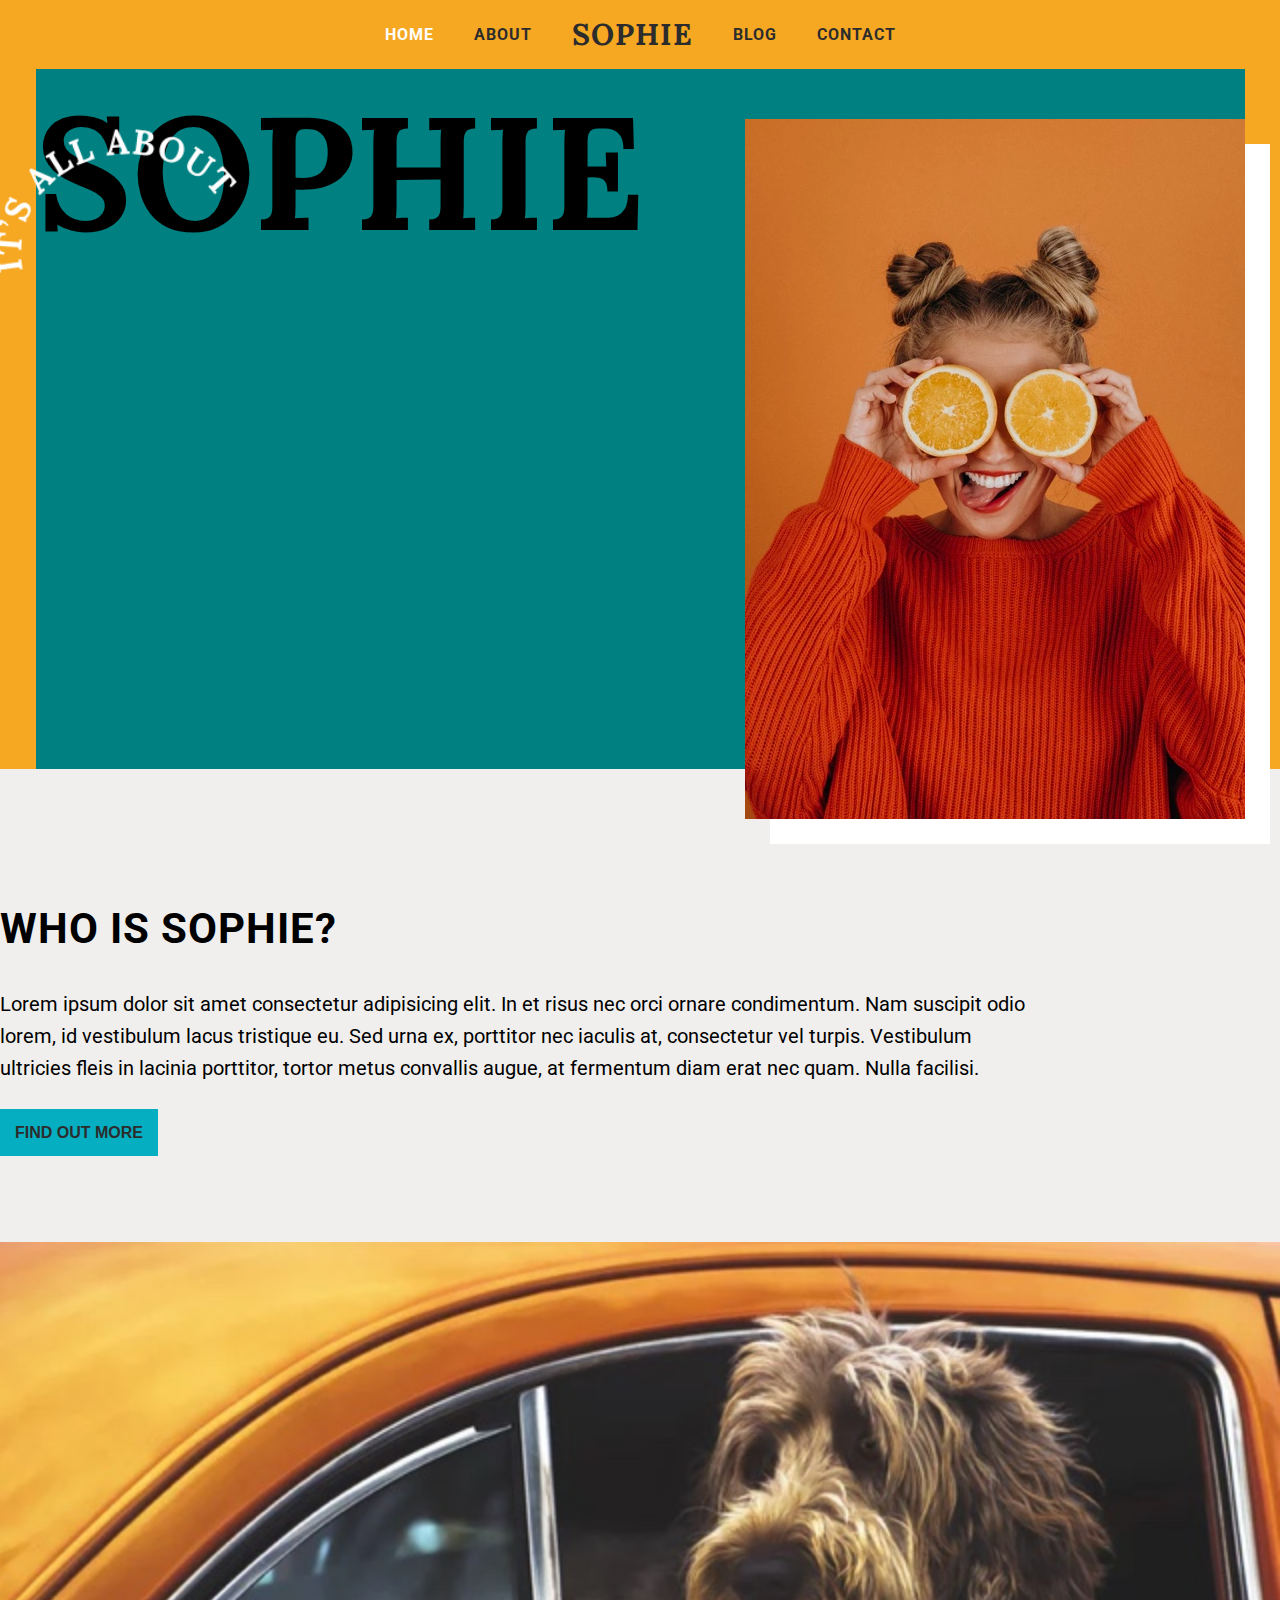
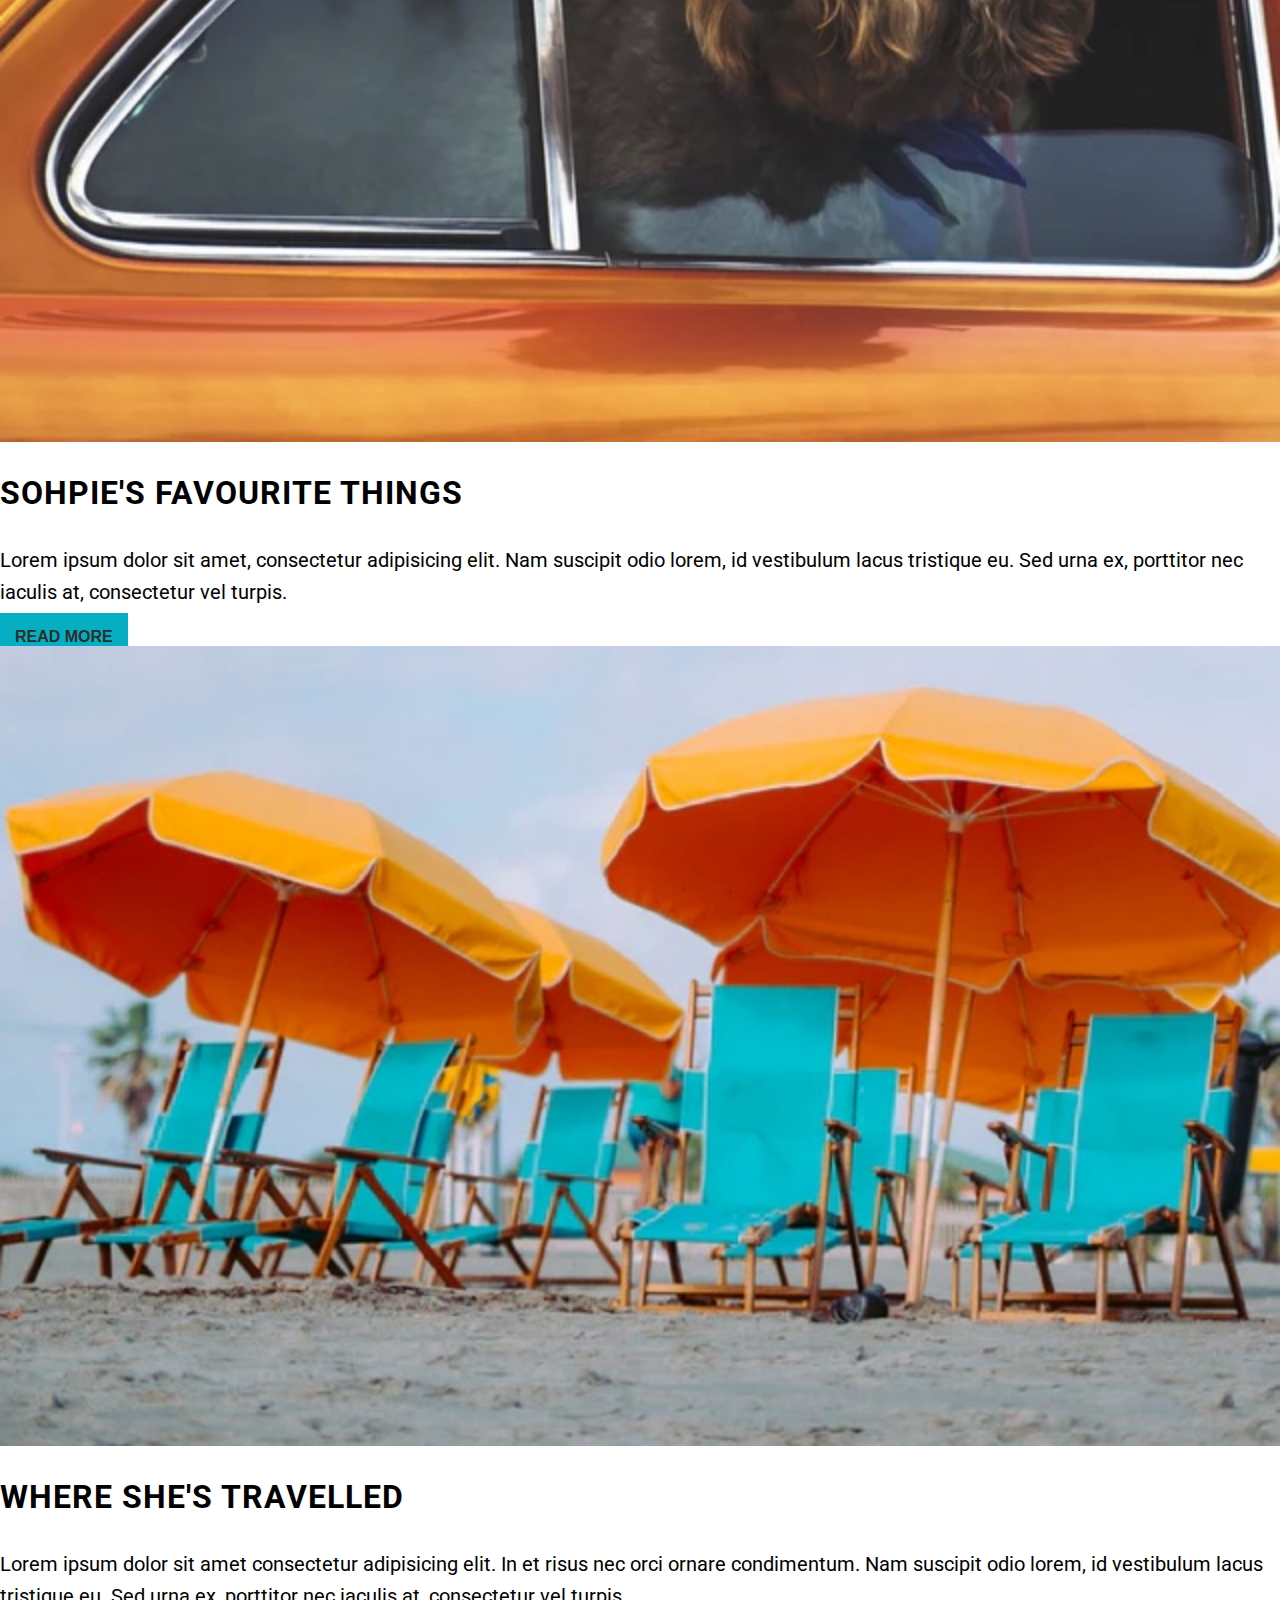
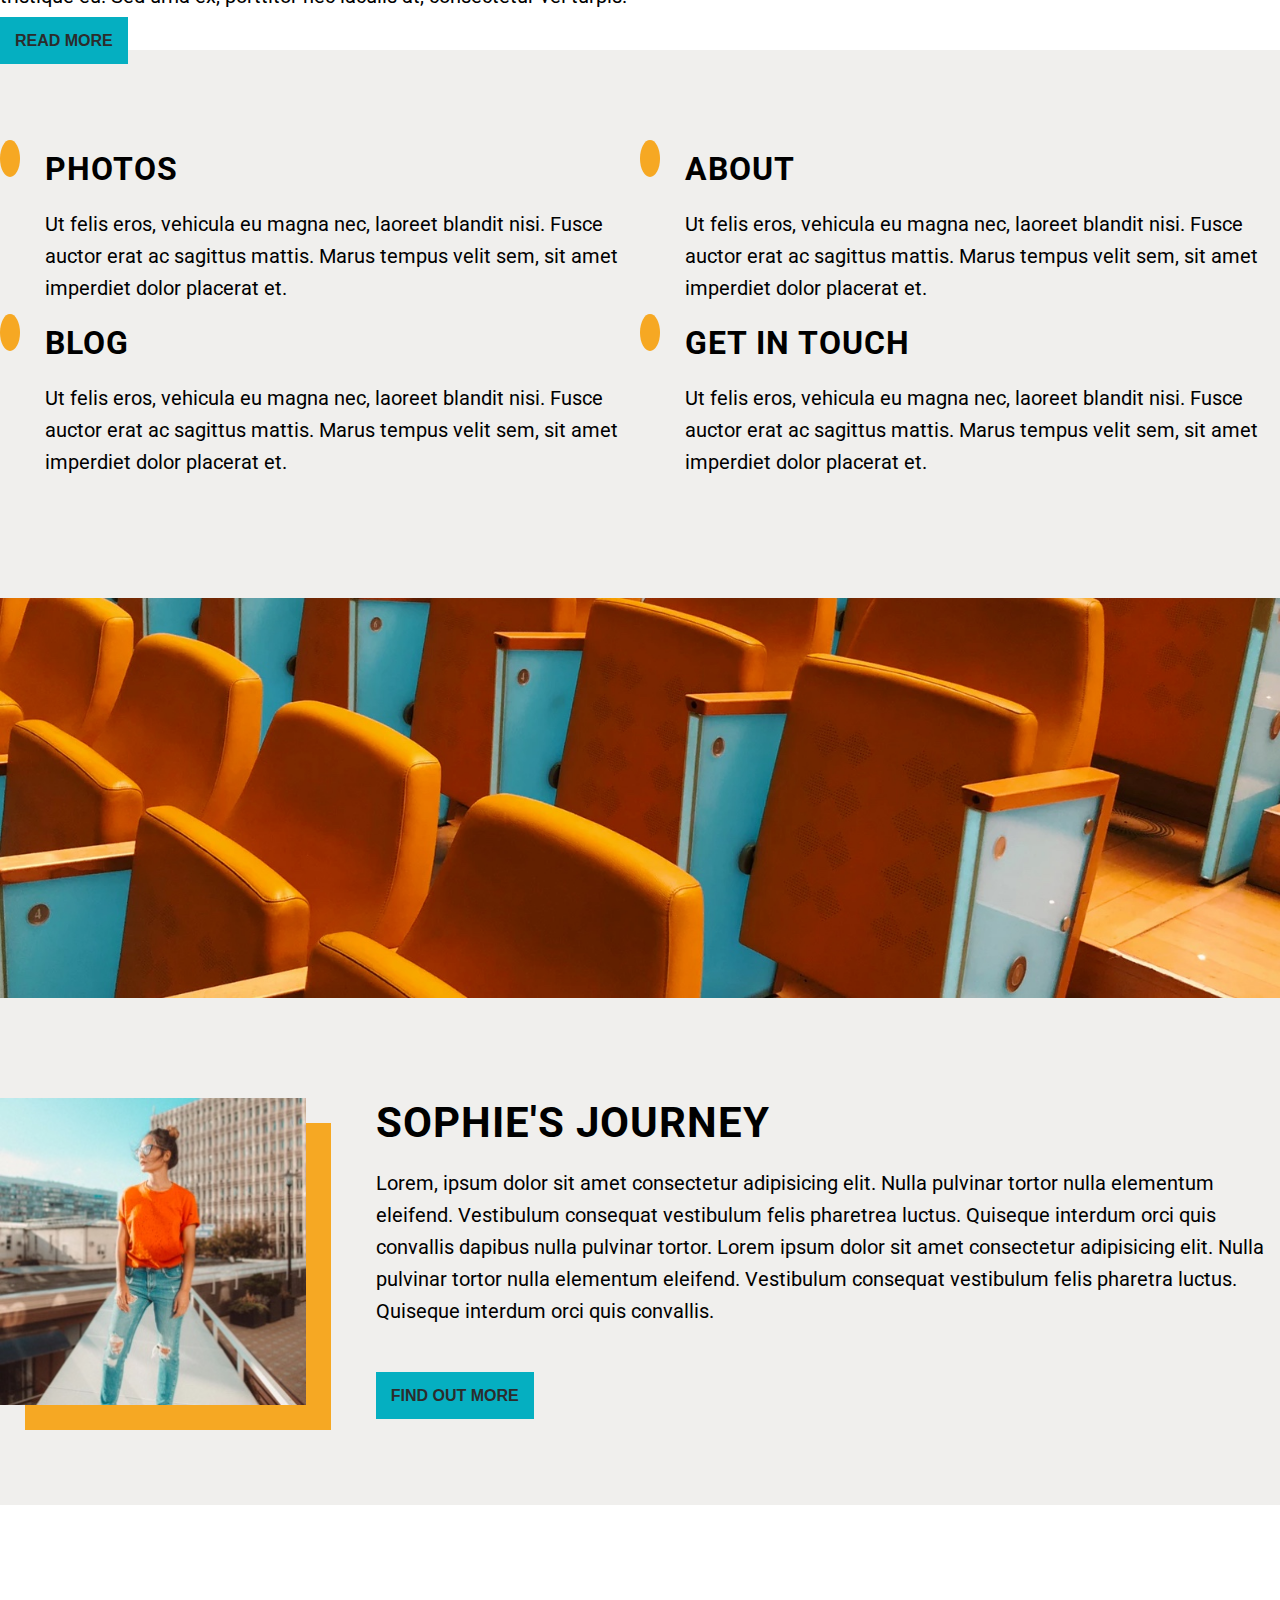
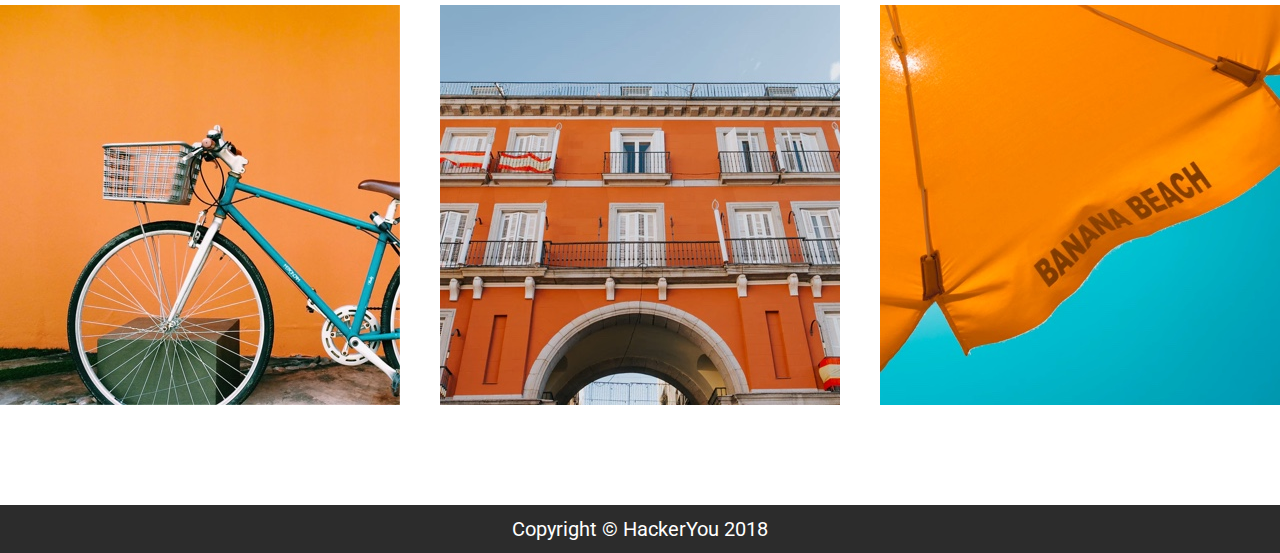
==== index.html @ a60c5bef "changes made to Who is Sophie and global styles" ====
<!DOCTYPE html>
<html lang="en">
<head>
    <meta charset="UTF-8">
    <meta name="viewport" content="width=device-width, initial-scale=1.0">
    <meta http-equiv="X-UA-Compatible" content="ie=edge">
    <link rel="stylesheet" href="styles/style.css">
    <link href="https://fonts.googleapis.com/css?family=Lora:400,700|Roboto:400,700" rel="stylesheet">
    <link rel="stylesheet" href="https://use.fontawesome.com/releases/v5.5.0/css/all.css" integrity="sha384-B4dIYHKNBt8Bc12p+WXckhzcICo0wtJAoU8YZTY5qE0Id1GSseTk6S+L3BlXeVIU"
        crossorigin="anonymous">
    <title>Eric Wing's Project 2 - Sophie</title>
</head>











<body>
    <!-- SKIP TO MAIN CONTENT LINK - ACCESSEBILITY IS SUPER IMPORTANT!!! -->
    <a href="#maincontent" class="skip-link">Skip to main content.</a>
   
   
   
   
   
   
   
   <!-- TOP NAVIGATION MENU SECTION BEGINS -->

    <nav>
        <div class=navFlex>
                <ul class="nav">
                    <li class="nav__item nav__item--active">
                        <a href="#">home</a>
                    </li>
                    <li class="nav__item">
                        <a href="#">about</a>
                    </li>
                    <li class="nav__item nav__item--focus">
                        <a href="#">sophie</a></li>
                    <li class="nav__item">
                        <a href="blog.html">blog</a>
                    </li>
                    <li class="nav__item">
                        <a href="contact.html">contact</a>
                    </li>
                </ul>
            </div>
        </nav>

        <!-- TOP NAVIGATION MENU SECTION ENDS -->
        
        
        
        
        
        
        
        
        
        
        
        
        <!-- HEADER SECTION BEGINS -->
        <header>
            <div class="header">
                <img src="assets/circle-text.png" alt="circle" class="header__item--circleText">
                <h1 class="header__item--text main-wrapper">sophie</h1>
                <img src="assets/home-image-1.jpg" alt="Sophie holding to oranges in front of her eyes smiling with her tongue out" class="header__item--img">
            </div>
        </header>
    <!-- HEADER SECTION ENDS -->



















    <!-- MAIN CONTENT BEGINS -->
    <main>
        <section class="description">

            <div class="description-container main-wrapper">
                <h2>who is sophie?</h2>
                <p>Lorem ipsum dolor sit amet consectetur adipisicing elit. In et risus nec orci ornare condimentum. Nam suscipit odio lorem, id vestibulum lacus tristique eu. Sed urna ex, porttitor nec iaculis at, consectetur vel turpis. Vestibulum ultricies fleis in lacinia porttitor, tortor metus convallis augue, at fermentum diam erat nec quam. Nulla facilisi.</p>
                <div class="find-out-item">
                    <a href="#" id="maincontent" class="find-out-button">find out more</a>
                </div>
            </div>
        </section>

        <section>
            <div class="row1">
                <div class="gridPic">
                    <img src="assets/home-image-2.jpg" alt="dog looking out an organge car window">
                </div>
                <div class="rowContent">
                    <h3>sohpie's favourite things</h3>
                    <p>Lorem ipsum dolor sit amet, consectetur adipisicing elit. Nam suscipit odio lorem, id vestibulum lacus tristique eu. Sed urna ex, porttitor nec iaculis at, consectetur vel turpis.</p>
                    <a href="#" class="read-more">read more</a>
                </div>
            </div>
            <div class="row2">
                <div class="gridPic">
                    <img src="assets/home-image-3.jpg" alt="beach with blue chairs and orange umbrellas">
                </div>
                <div class="rowContent">
                    <h3>where she's travelled</h3>
                    <p>Lorem ipsum dolor sit amet consectetur adipisicing elit. In et risus nec orci ornare condimentum. Nam suscipit odio lorem, id vestibulum lacus tristique eu. Sed urna ex, porttitor nec iaculis at, consectetur vel turpis.</p>
                    <a href="#" class="read-more">read more</a>
                </div>
            </div>
        </section>
        <!--GRID SECTION ENDS -->










        <section class="services">

        
        <div class="services-container main-wrapper">
                <div>
                    <i class="fas fa-image services-container__icon"></i>
                </div>
                <div class="services-text-cell">
                    <h3 class="services-text-cell__item"><a href="#">photos</a></h3>
                    <p class="services-text-cell__item">Ut felis eros, vehicula eu magna nec, laoreet blandit nisi. Fusce auctor erat ac sagittus mattis. Marus tempus velit sem, sit amet imperdiet dolor placerat et.</p>
                </div>
            </div>
            <div class="services-container">
                <div>
                    <i class="fas fa-user services-container__icon"></i>
                </div>
                <div class="services-text-cell">
                    <h3 class="services-text-cell__item"><a href="#">about</a></h3>
                    <p class="services-text-cell__item">Ut felis eros, vehicula eu magna nec, laoreet blandit nisi. Fusce auctor erat ac sagittus mattis. Marus tempus velit sem, sit amet imperdiet dolor placerat et.</p>
                </div>
            </div>
            <div class="services-container">
                <div>
                    <i class="fas fa-desktop services-container__icon"></i>
                </div>
                <div class="services-text-cell">
                    <h3 class="services-text-cell__item"><a href="#">blog</a></h3>
                    <p class="services-text-cell__item">Ut felis eros, vehicula eu magna nec, laoreet blandit nisi. Fusce auctor erat ac sagittus mattis. Marus tempus velit sem, sit amet imperdiet dolor placerat et.</p>
                </div>
            </div>
            <div class="services-container">
                <div>
                    <i class="fas fa-phone services-container__icon"></i>
                </div>
                <div class="services-text-cell">
                    <h3 class="services-text-cell__item"><a href="contact.html">get in touch</a></h3>
                    <p class="services-text-cell__item">Ut felis eros, vehicula eu magna nec, laoreet blandit nisi. Fusce auctor erat ac sagittus mattis. Marus tempus velit sem, sit amet imperdiet dolor placerat et.</p>
                </div>
            </div>
        </section>
        <!-- EXT WITH ICONS SECTION ENDS -->















        <section>
            <img src="assets/home-image-4.jpg" alt="orange stadium chairs">
        </section>










        <section class="journey">
            <div class="journey-container main-wrapper">
                <img src="assets/home-image-5.jpg" alt="woman wearing orange shirt with jeans and sunglasses posing outside" class="journey-container__image">
                <div class="journey-container__text">
                    <h2>sophie's journey</h2>
                    <p>Lorem, ipsum dolor sit amet consectetur adipisicing elit. Nulla pulvinar tortor nulla elementum eleifend. Vestibulum consequat vestibulum felis pharetrea luctus. Quiseque interdum orci quis convallis dapibus nulla pulvinar tortor. Lorem ipsum dolor sit amet consectetur adipisicing elit. Nulla pulvinar tortor nulla elementum eleifend. Vestibulum consequat vestibulum felis pharetra luctus. Quiseque interdum orci quis convallis.</p>
                    <div class="find-out-item">
                        <a href="#" class="find-out-button">find out more</a>
                    </div>
                </div>
            </div>
        </section>
 













        <!-- BOTTOM GALLERY SECTION BEGINS -->
        <section class="gallery main-wrapper">

            <div class="gallery-container">
                <div class="gallery-container__image">
                    <img src="assets/home-image-6.jpg" alt="bike in front of an orange wall">
                </div>
                <div class="gallery-container__image">
                    <img src="assets/home-image-7.jpg" alt="orange building with white windows">
                </div>
                <div class="gallery-container__image">
                    <img src="assets/home-image-8.jpg" alt="orange beach umbrella with the words 'banana beach printed on it'">
                </div>

            </div>
        </section>
        <!-- BOTTOM GALLERY SECTION ENDS -->
    </main>
    <!-- MAIN CONTENT SECTION ENDS -->
    









    <!-- FOOTER SECTION BEGINS -->
    <footer class="footer">
        <p class="footer__content">Copyright &copy; HackerYou 2018</p>
    </footer>
    <!-- FOOTER SECTION ENDS -->
</body>
</html>
---- styles/style.css ----
/*GENERAL STYLES*/
article, aside, details, figcaption, figure, footer, header, hgroup, nav, section, summary {
  display: block; }

audio, canvas, video {
  display: inline-block; }

audio:not([controls]) {
  display: none;
  height: 0; }

[hidden] {
  display: none; }

html {
  font-family: sans-serif;
  -webkit-text-size-adjust: 100%;
  -ms-text-size-adjust: 100%; }

a:focus {
  outline: thin dotted; }

a:active, a:hover {
  outline: 0; }

h1 {
  font-size: 2em; }

abbr[title] {
  border-bottom: 1px dotted; }

b, strong {
  font-weight: 700; }

dfn {
  font-style: italic; }

mark {
  background: #ff0;
  color: #000; }

code, kbd, pre, samp {
  font-family: monospace, serif;
  font-size: 1em; }

pre {
  white-space: pre-wrap;
  word-wrap: break-word; }

q {
  quotes: \201C \201D \2018 \2019; }

small {
  font-size: 80%; }

sub, sup {
  font-size: 75%;
  line-height: 0;
  position: relative;
  vertical-align: baseline; }

sup {
  top: -.5em; }

sub {
  bottom: -.25em; }

img {
  border: 0; }

svg:not(:root) {
  overflow: hidden; }

fieldset {
  border: 1px solid silver;
  margin: 0 2px;
  padding: .35em .625em .75em; }

button, input, select, textarea {
  font-family: inherit;
  font-size: 100%;
  margin: 0; }

button, input {
  line-height: normal; }

button, html input[type=button], input[type=reset], input[type=submit] {
  -webkit-appearance: button;
  cursor: pointer; }

button[disabled], input[disabled] {
  cursor: default; }

input[type=checkbox], input[type=radio] {
  -webkit-box-sizing: border-box;
  box-sizing: border-box;
  padding: 0; }

input[type=search] {
  -webkit-appearance: textfield;
  -moz-box-sizing: content-box;
  -webkit-box-sizing: content-box;
  box-sizing: content-box; }

input[type=search]::-webkit-search-cancel-button, input[type=search]::-webkit-search-decoration {
  -webkit-appearance: none; }

textarea {
  overflow: auto;
  vertical-align: top; }

table {
  border-collapse: collapse;
  border-spacing: 0; }

body, figure {
  margin: 0; }

legend, button::-moz-focus-inner, input::-moz-focus-inner {
  border: 0;
  padding: 0; }

.clearfix:after {
  visibility: hidden;
  display: block;
  font-size: 0;
  content: '';
  clear: both;
  height: 0; }

* {
  -moz-box-sizing: border-box;
  -webkit-box-sizing: border-box;
  box-sizing: border-box; }

body {
  margin: 0 auto;
  background: #fff; }

h1 {
  font-family: "Lora", serif;
  text-transform: uppercase;
  font-weight: bold;
  line-height: fontSize(92);
  font-size: 80px; }

h2 {
  font-family: "Roboto", sans-serif;
  text-transform: uppercase;
  font-weight: bold;
  letter-spacing: 1px;
  font-size: 42px; }

h3 {
  font-family: "Roboto", sans-serif;
  text-transform: uppercase;
  font-weight: bold;
  letter-spacing: 1px;
  font-size: 32px; }

h4 {
  font-family: "Roboto", sans-serif;
  text-transform: uppercase;
  font-weight: bold;
  letter-spacing: 1px;
  font-size: 24px; }

p {
  font-family: "Roboto", sans-serif;
  line-height: 32px;
  font-size: 20px; }

.main-wrapper {
  max-width: 1280px;
  margin: 0 auto; }

img {
  display: block;
  width: 100%; }

a {
  text-decoration: none;
  text-transform: uppercase; }

.find-out-item {
  margin-top: 40px; }

a.find-out-button,
a.read-more {
  background: #05afc1;
  color: #2c2c2c;
  font-weight: bold;
  padding: 15px; }

.form {
  display: -webkit-box;
  display: -ms-flexbox;
  display: flex;
  -webkit-box-orient: vertical;
  -webkit-box-direction: normal;
  -ms-flex-direction: column;
  flex-direction: column; }
  .form__item {
    display: -webkit-box;
    display: -ms-flexbox;
    display: flex; }
    .form__item--item {
      width: 100%; }

input[type=text],
input[type=email],
input[type=submit],
textarea {
  border: none;
  padding: 15px;
  margin: 2px; }

textarea {
  padding-top: 20px; }

::-webkit-input-placeholder {
  font-style: italic; }

:-ms-input-placeholder {
  font-style: italic; }

::-ms-input-placeholder {
  font-style: italic; }

::placeholder {
  font-style: italic; }

input[type=submit] {
  background: #05afc1;
  font-weight: bold;
  padding: 15px 0;
  margin: 12px 0; }

.visuallyhidden:not(:focus):not(:active) {
  position: absolute;
  width: 1px;
  height: 1px;
  margin: -1px;
  border: 0;
  padding: 0;
  white-space: nowrap;
  -webkit-clip-path: inset(100%);
  clip-path: inset(100%);
  clip: rect(0 0 0 0);
  overflow: hidden; }

nav {
  background-color: #f6a823;
  display: -webkit-box;
  display: -ms-flexbox;
  display: flex;
  -webkit-box-pack: center;
  -ms-flex-pack: center;
  justify-content: center; }

.nav {
  font-family: "Roboto", sans-serif;
  font-weight: bold;
  text-transform: uppercase;
  line-height: 29px;
  letter-spacing: 1px;
  list-style: none;
  display: -webkit-box;
  display: -ms-flexbox;
  display: flex;
  -webkit-box-align: center;
  -ms-flex-align: center;
  align-items: center;
  margin: 0;
  padding-left: 0px; }
  .nav__item {
    padding: 20px; }
    .nav__item--focus {
      font-family: "Lora", serif;
      font-size: 30px; }
  .nav__item a {
    text-decoration: none;
    text-transform: uppercase;
    color: #2c2c2c; }
  .nav .nav__item--active a {
    color: #fff; }

header {
  background-color: #f6a823;
  display: -webkit-box;
  display: -ms-flexbox;
  display: flex;
  -webkit-box-pack: center;
  -ms-flex-pack: center;
  justify-content: center; }

.header {
  background: teal;
  display: -webkit-box;
  display: -ms-flexbox;
  display: flex;
  position: relative; }
  .header__item--circleText {
    position: absolute;
    width: 20%;
    height: auto;
    left: -40px;
    top: 60px; }
  .header__item--text {
    padding-right: 100px;
    font-size: 10rem; }
  .header__item--img {
    -webkit-box-shadow: 25px 25px 0px 0px #fff;
    box-shadow: 25px 25px 0px 0px #fff;
    position: relative;
    top: 50px; }

.header-banner-contact {
  background-image: url("../assets/contact-image-1.jpg");
  background-position: center;
  background-repeat: no-repeat;
  background-size: cover;
  height: 400px;
  width: 100%;
  display: -webkit-box;
  display: -ms-flexbox;
  display: flex;
  -webkit-box-align: end;
  -ms-flex-align: end;
  align-items: flex-end; }
  .header-banner-contact__item {
    margin: 0;
    position: relative;
    top: 50px; }

.header-banner-blog {
  background-image: url("../assets/blog-image-1.jpg");
  background-position: center;
  background-repeat: no-repeat;
  background-size: center;
  height: 400px;
  width: 100%;
  display: -webkit-box;
  display: -ms-flexbox;
  display: flex;
  -webkit-box-align: end;
  -ms-flex-align: end;
  align-items: flex-end; }
  .header-banner-blog__item {
    margin: 0;
    position: relative;
    top: 50px; }

.description {
  background: #f0efed;
  padding: 100px 0; }

.description-container {
  padding-right: 250px; }

.services {
  background: #f0efed;
  display: -webkit-box;
  display: -ms-flexbox;
  display: flex;
  -ms-flex-wrap: wrap;
  flex-wrap: wrap;
  padding: 100px 0; }

.services-container {
  -webkit-box-flex: 1;
  -ms-flex: 1 0 auto;
  flex: 1 0 auto;
  width: 50%;
  display: -webkit-box;
  display: -ms-flexbox;
  display: flex; }
  .services-container__icon {
    background: #f6a823;
    padding: 10px;
    border-radius: 50%; }

.services-text-cell {
  padding-left: 25px; }
  .services-text-cell__item a {
    color: black; }
  .services-text-cell__item:first-child {
    margin: 0; }

.journey {
  background: #f0efed; }

.journey-container {
  padding: 100px 0;
  display: -webkit-box;
  display: -ms-flexbox;
  display: flex; }
  .journey-container__image {
    -webkit-box-shadow: 25px 25px 0px 0px #f6a823;
    box-shadow: 25px 25px 0px 0px #f6a823; }
  .journey-container__text {
    display: -webkit-box;
    display: -ms-flexbox;
    display: flex;
    -webkit-box-orient: vertical;
    -webkit-box-direction: normal;
    -ms-flex-direction: column;
    flex-direction: column;
    padding-left: 70px; }
  .journey-container__text h2 {
    margin: 0; }

/*  Block */
.gallery {
  background: #fff; }

.gallery-container {
  padding: 100px 0;
  background: #fff;
  display: -webkit-box;
  display: -ms-flexbox;
  display: flex;
  -webkit-box-pack: justify;
  -ms-flex-pack: justify;
  justify-content: space-between; }
  .gallery-container__image {
    padding: 0 10px;
    margin: 0; }
  .gallery-container__image:first-child {
    padding-left: 0; }
  .gallery-container__image:last-child {
    padding-right: 0; }

.blog-content {
  margin: 0 auto;
  display: -webkit-box;
  display: -ms-flexbox;
  display: flex;
  padding-top: 100px; }
  .blog-content__section--aside {
    width: 33.33%;
    padding-right: 20px; }
  .blog-content__section--main {
    width: 66.66%; }

.aside-content {
  background: #fff;
  padding: 45px;
  margin-bottom: 20px; }
  .aside-content__about-section--item a {
    display: inline-block;
    text-transform: initial;
    color: #285e64;
    font-weight: bold; }
  .aside-content__recent-section {
    list-style: none;
    padding-left: 5px; }
    .aside-content__recent-section--item::before {
      content: "\2022";
      color: #f6a823;
      font-weight: bold;
      display: inline-block;
      width: 2em;
      margin-left: -2em; }
    .aside-content__recent-section--item a {
      display: -webkit-box;
      display: -ms-flexbox;
      display: flex;
      text-transform: initial;
      color: #2c2c2c; }

.blog-post {
  background: white;
  padding: 45px;
  border-bottom: 5px solid #f6a823; }
  .blog-post__text:first-child {
    margin: 0; }
  .blog-post__text:nth-child(2) {
    font-style: italic; }

.italic-navy-text {
  font-style: italic;
  font-weight: bold;
  color: #285e64; }

.blog-reply__section {
  margin: 35px 0;
  display: -webkit-box;
  display: -ms-flexbox;
  display: flex;
  background: #fff; }

.contact {
  display: -webkit-box;
  display: -ms-flexbox;
  display: flex;
  -webkit-box-flex: wrap;
  -ms-flex: wrap;
  flex: wrap;
  -webkit-box-pack: center;
  -ms-flex-pack: center;
  justify-content: center;
  margin: 100px 0; }
  .contact__info {
    background: #fff;
    padding-left: 25px;
    height: 20%; }
    .contact__info__form {
      -webkit-box-flex: 2;
      -ms-flex: 2 0 auto;
      flex: 2 0 auto; }

aside {
  background: #fff;
  border: solid tomato 2px;
  padding-left: 25px;
  padding-bottom: 25px; }

.social-icons {
  list-style-type: none;
  font-size: 25px;
  display: -webkit-box;
  display: -ms-flexbox;
  display: flex;
  padding-left: 0;
  /* Element */ }
  .social-icons__icon {
    margin: 8px 0;
    padding: 0 15px; }
  .social-icons__icon:first-child {
    padding-left: 0; }
  .social-icons a {
    color: #f6a823; }

.contact-info__list a {
  text-transform: lowercase;
  font-weight: bold;
  font-size: 25px;
  padding-bottom: 15px; }

.contact-info__list--item {
  text-decoration: none;
  color: #2c2c2c;
  font-style: normal;
  margin: 0;
  padding: 0; }

.footer {
  text-align: center;
  background: #2c2c2c;
  color: #fff; }
  .footer__content {
    padding: 8px;
    margin: 0; }

.skip-link {
  position: absolute;
  left: -1000px;
  top: 5px;
  z-index: 999;
  background: white;
  color: black; }

.skip-link:focus {
  left: 0; }
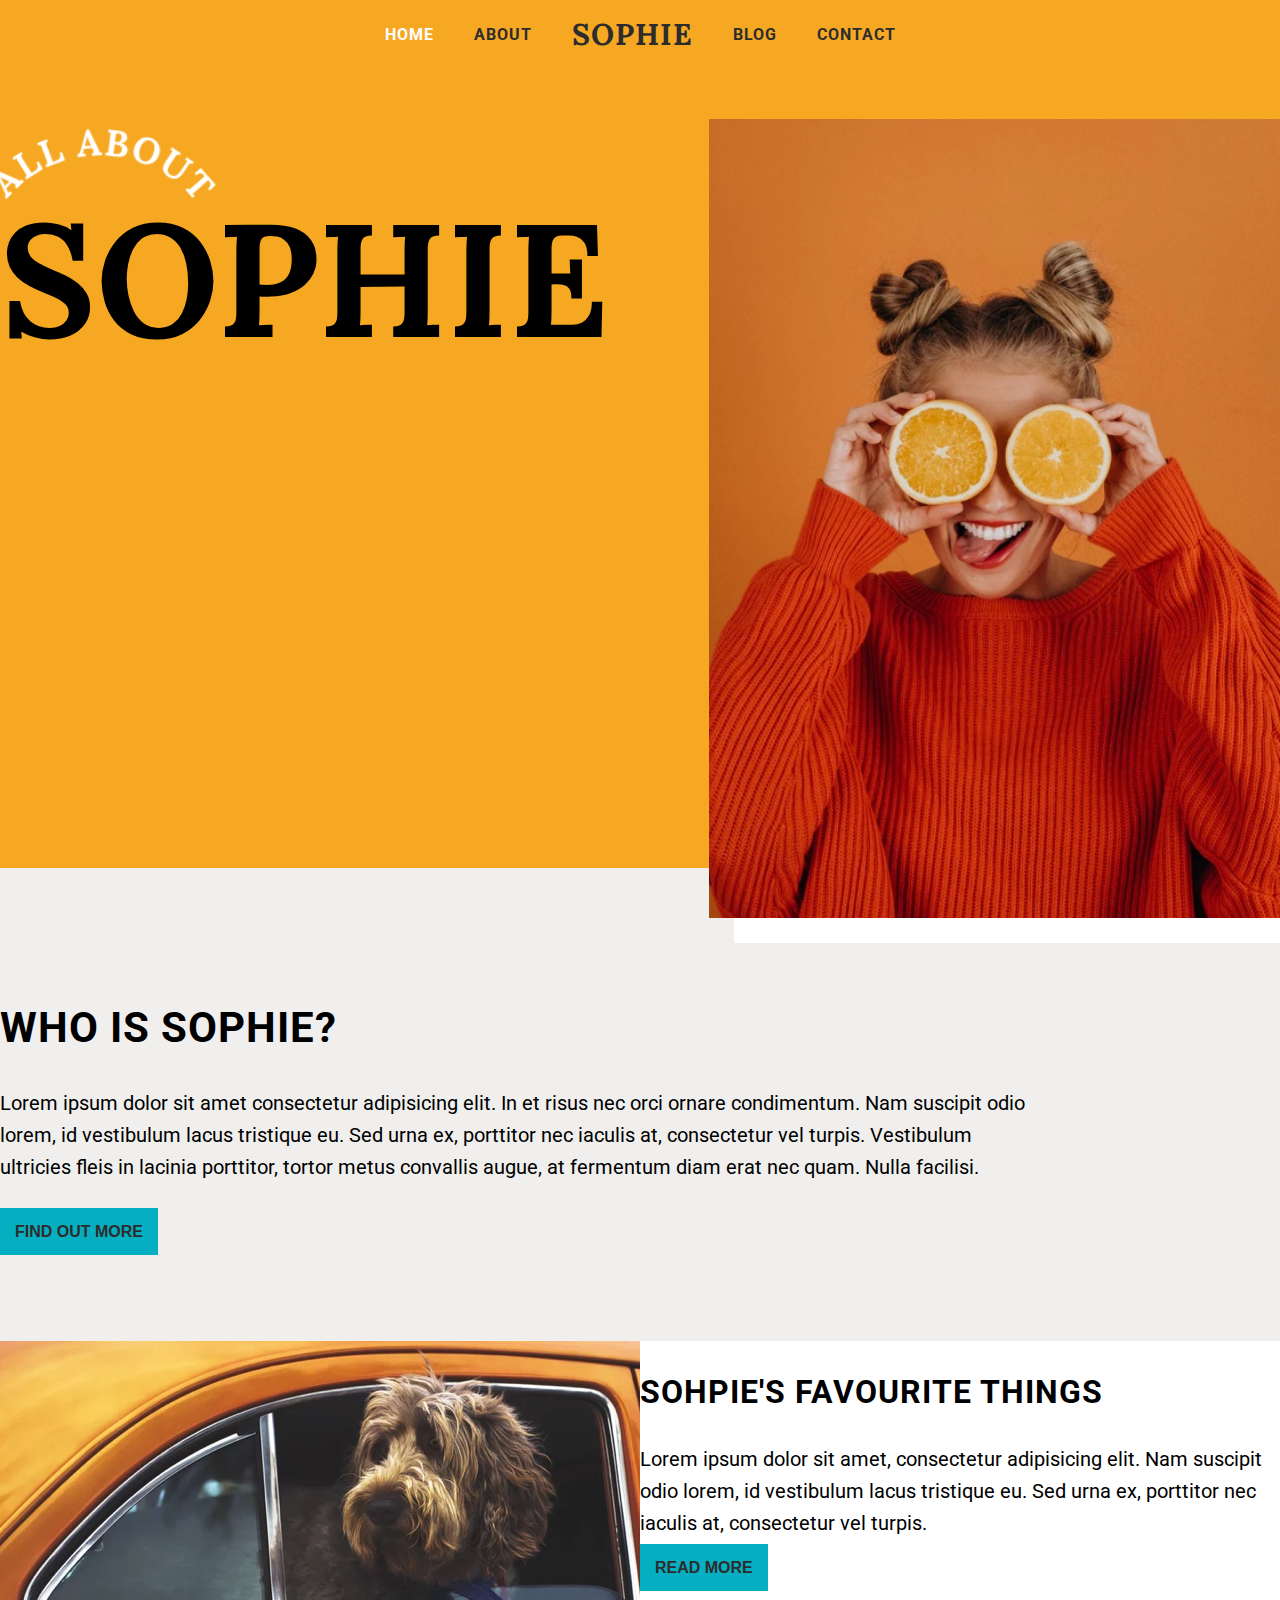
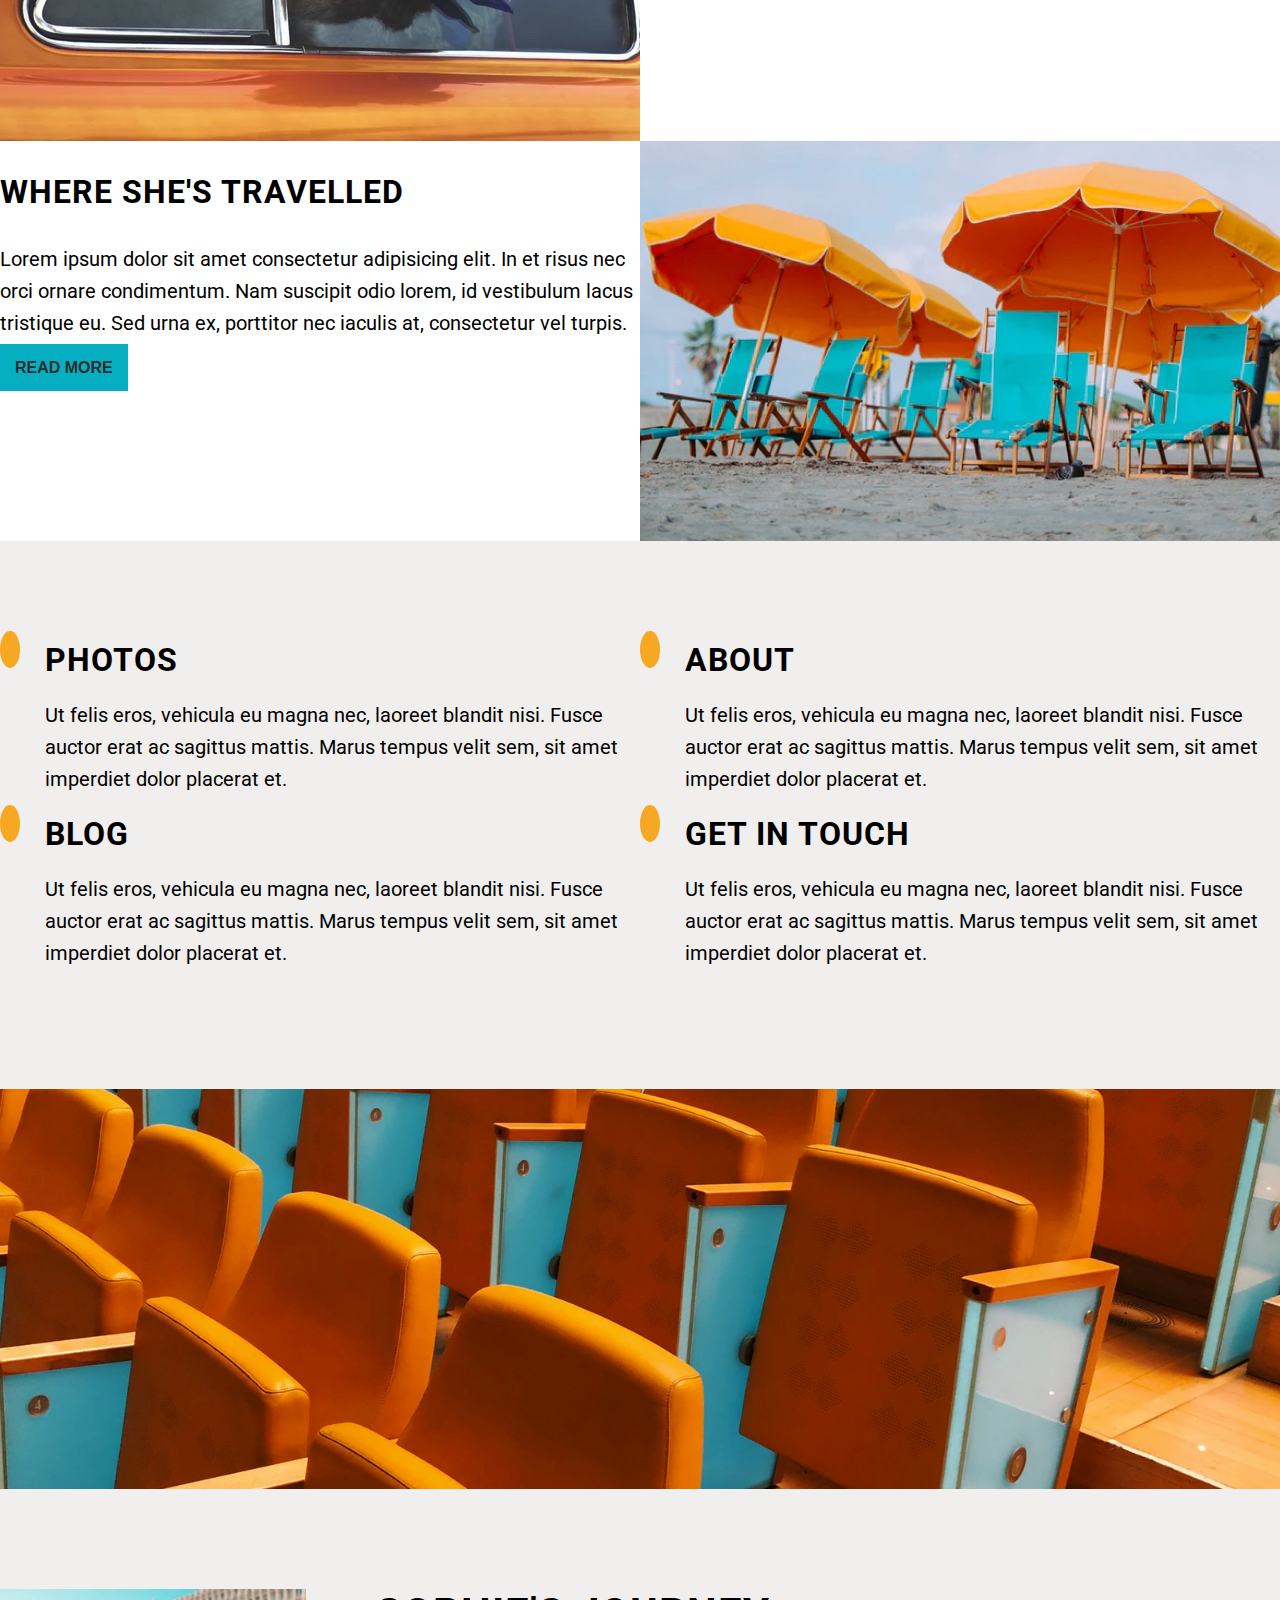
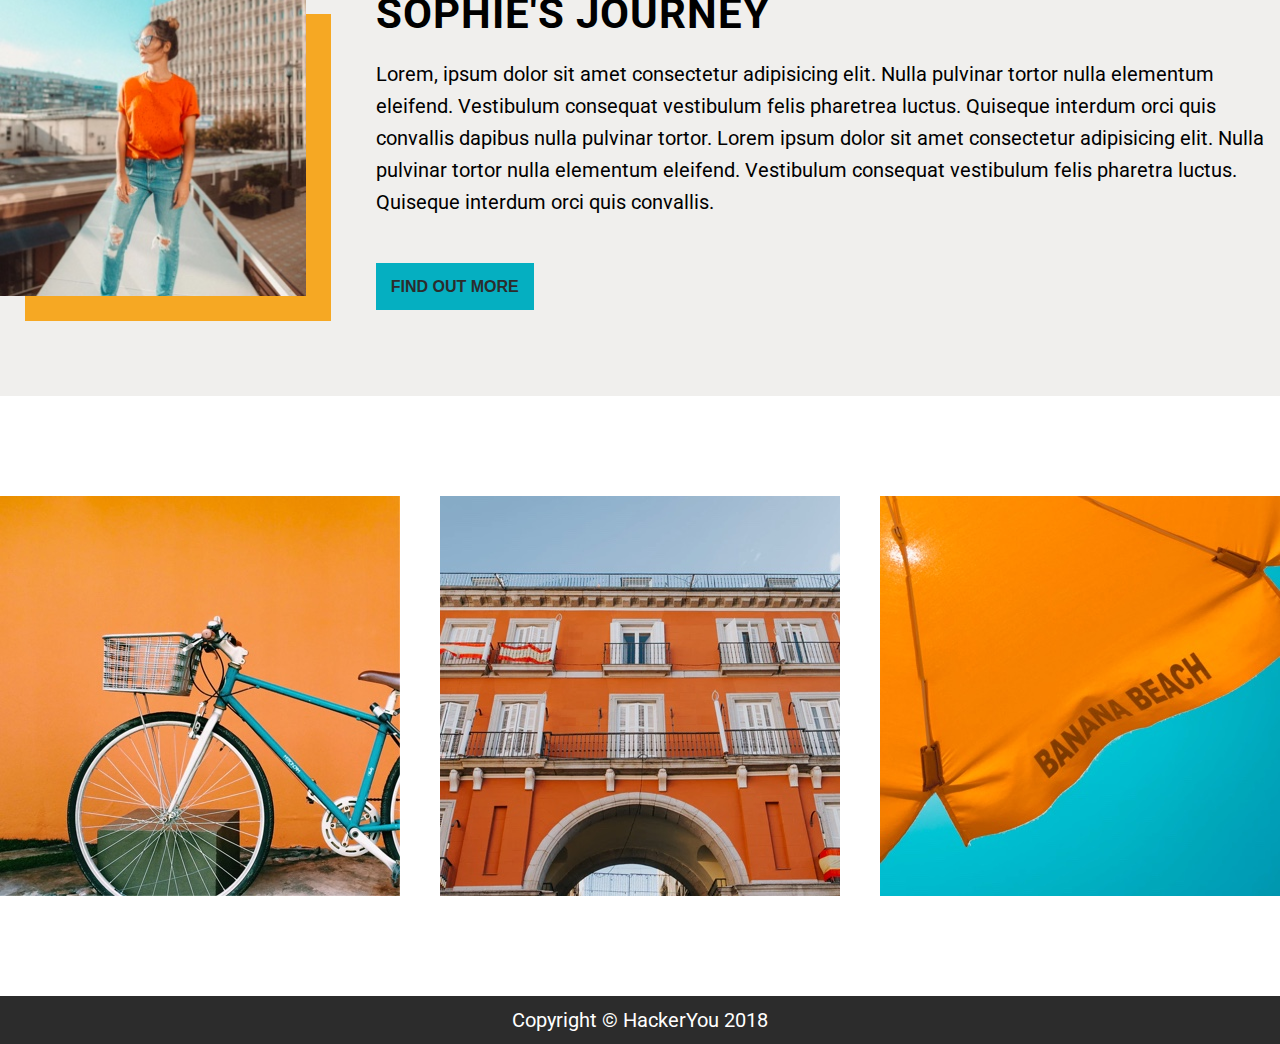
==== commit e8dc17df: "changes made to index, added linking items to service section and progress on grid items with pictur" ====
--- a/index.html
+++ b/index.html
@@ -69,10 +69,11 @@
         
         <!-- HEADER SECTION BEGINS -->
         <header>
-            <div class="header">
-                <img src="assets/circle-text.png" alt="circle" class="header__item--circleText">
-                <h1 class="header__item--text main-wrapper">sophie</h1>
-                <img src="assets/home-image-1.jpg" alt="Sophie holding to oranges in front of her eyes smiling with her tongue out" class="header__item--img">
+
+            <div class="header-container main-wrapper">
+                <img src="assets/circle-text.png" alt="circle" class="header-container__item--circle-text">
+                <h1 class="header-container__item--text">sophie</h1>
+                <img src="assets/home-image-1.jpg" alt="Sophie holding to oranges in front of her eyes smiling with her tongue out" class="header-container__item--img">
             </div>
         </header>
     <!-- HEADER SECTION ENDS -->
@@ -109,26 +110,31 @@
         </section>
 
         <section>
-            <div class="row1">
-                <div class="gridPic">
+
+
+        <div class="grid-container main-wrapper">
+            <!-- <div class="row1"> -->
+                <div class="grid-container__item grid-pic">
                     <img src="assets/home-image-2.jpg" alt="dog looking out an organge car window">
                 </div>
-                <div class="rowContent">
+                <div class="grid-container__item row-content">
                     <h3>sohpie's favourite things</h3>
                     <p>Lorem ipsum dolor sit amet, consectetur adipisicing elit. Nam suscipit odio lorem, id vestibulum lacus tristique eu. Sed urna ex, porttitor nec iaculis at, consectetur vel turpis.</p>
                     <a href="#" class="read-more">read more</a>
                 </div>
-            </div>
-            <div class="row2">
-                <div class="gridPic">
-                    <img src="assets/home-image-3.jpg" alt="beach with blue chairs and orange umbrellas">
-                </div>
-                <div class="rowContent">
+            <!-- </div> -->
+            <!-- <div class="row-2"> -->
+                <div class="grid-container__item">
                     <h3>where she's travelled</h3>
                     <p>Lorem ipsum dolor sit amet consectetur adipisicing elit. In et risus nec orci ornare condimentum. Nam suscipit odio lorem, id vestibulum lacus tristique eu. Sed urna ex, porttitor nec iaculis at, consectetur vel turpis.</p>
                     <a href="#" class="read-more">read more</a>
                 </div>
-            </div>
+
+                <div class="grid-container__item">
+                    <img src="assets/home-image-3.jpg" alt="beach with blue chairs and orange umbrellas">
+                </div>
+            <!-- </div> -->
+        </div>
         </section>
         <!--GRID SECTION ENDS -->
 
@@ -141,45 +147,46 @@
 
 
 
-        <section class="services">
-
-        
-        <div class="services-container main-wrapper">
-                <div>
-                    <i class="fas fa-image services-container__icon"></i>
-                </div>
-                <div class="services-text-cell">
-                    <h3 class="services-text-cell__item"><a href="#">photos</a></h3>
-                    <p class="services-text-cell__item">Ut felis eros, vehicula eu magna nec, laoreet blandit nisi. Fusce auctor erat ac sagittus mattis. Marus tempus velit sem, sit amet imperdiet dolor placerat et.</p>
-                </div>
-            </div>
-            <div class="services-container">
-                <div>
-                    <i class="fas fa-user services-container__icon"></i>
-                </div>
-                <div class="services-text-cell">
-                    <h3 class="services-text-cell__item"><a href="#">about</a></h3>
-                    <p class="services-text-cell__item">Ut felis eros, vehicula eu magna nec, laoreet blandit nisi. Fusce auctor erat ac sagittus mattis. Marus tempus velit sem, sit amet imperdiet dolor placerat et.</p>
-                </div>
-            </div>
-            <div class="services-container">
-                <div>
-                    <i class="fas fa-desktop services-container__icon"></i>
-                </div>
-                <div class="services-text-cell">
-                    <h3 class="services-text-cell__item"><a href="#">blog</a></h3>
-                    <p class="services-text-cell__item">Ut felis eros, vehicula eu magna nec, laoreet blandit nisi. Fusce auctor erat ac sagittus mattis. Marus tempus velit sem, sit amet imperdiet dolor placerat et.</p>
-                </div>
-            </div>
-            <div class="services-container">
-                <div>
-                    <i class="fas fa-phone services-container__icon"></i>
+    <section class="services">
+
+    <div class="services-container main-wrapper">
+            <div class="services-item">
+                <div>
+                    <a href="#photos"><i class="fas fa-image services-item__icon"></i></a>
+                </div>
+                <div class="services-text-cell">
+                    <h3 class="services-text-cell__item"><a href="#photos">photos</a></h3>
+                    <p class="services-text-cell__item">Ut felis eros, vehicula eu magna nec, laoreet blandit nisi. Fusce auctor erat ac sagittus mattis. Marus tempus velit sem, sit amet imperdiet dolor placerat et.</p>
+                </div>
+            </div>
+            <div class="services-item">
+                <div>
+                    <a href="#sohpies-journey"><i class="fas fa-user services-item__icon"></i></a>
+                </div>
+                <div class="services-text-cell">
+                    <h3 class="services-text-cell__item"><a href="#sohpies-journey">about</a></h3>
+                    <p class="services-text-cell__item">Ut felis eros, vehicula eu magna nec, laoreet blandit nisi. Fusce auctor erat ac sagittus mattis. Marus tempus velit sem, sit amet imperdiet dolor placerat et.</p>
+                </div>
+            </div>
+            <div class="services-item">
+                <div>
+                    <a href="blog.html"><i class="fas fa-desktop services-item__icon"></i></a>
+                </div>
+                <div class="services-text-cell">
+                    <h3 class="services-text-cell__item"><a href="blog.html">blog</a></h3>
+                    <p class="services-text-cell__item">Ut felis eros, vehicula eu magna nec, laoreet blandit nisi. Fusce auctor erat ac sagittus mattis. Marus tempus velit sem, sit amet imperdiet dolor placerat et.</p>
+                </div>
+            </div>
+            <div class="services-item">
+                <div>
+                    <a href="contact.html"><i class="fas fa-phone services-item__icon"></i></a>
                 </div>
                 <div class="services-text-cell">
                     <h3 class="services-text-cell__item"><a href="contact.html">get in touch</a></h3>
                     <p class="services-text-cell__item">Ut felis eros, vehicula eu magna nec, laoreet blandit nisi. Fusce auctor erat ac sagittus mattis. Marus tempus velit sem, sit amet imperdiet dolor placerat et.</p>
                 </div>
             </div>
+        </div>
         </section>
         <!-- EXT WITH ICONS SECTION ENDS -->
 
@@ -197,7 +204,7 @@
 
 
 
-        <section>
+        <section class="bottom-banner">
             <img src="assets/home-image-4.jpg" alt="orange stadium chairs">
         </section>
 
@@ -214,7 +221,7 @@
             <div class="journey-container main-wrapper">
                 <img src="assets/home-image-5.jpg" alt="woman wearing orange shirt with jeans and sunglasses posing outside" class="journey-container__image">
                 <div class="journey-container__text">
-                    <h2>sophie's journey</h2>
+                    <h2 id="sohpies-journey">sophie's journey</h2>
                     <p>Lorem, ipsum dolor sit amet consectetur adipisicing elit. Nulla pulvinar tortor nulla elementum eleifend. Vestibulum consequat vestibulum felis pharetrea luctus. Quiseque interdum orci quis convallis dapibus nulla pulvinar tortor. Lorem ipsum dolor sit amet consectetur adipisicing elit. Nulla pulvinar tortor nulla elementum eleifend. Vestibulum consequat vestibulum felis pharetra luctus. Quiseque interdum orci quis convallis.</p>
                     <div class="find-out-item">
                         <a href="#" class="find-out-button">find out more</a>
@@ -237,7 +244,7 @@
 
 
         <!-- BOTTOM GALLERY SECTION BEGINS -->
-        <section class="gallery main-wrapper">
+        <section class="gallery main-wrapper" id="photos">
 
             <div class="gallery-container">
                 <div class="gallery-container__image">
--- a/styles/style.css
+++ b/styles/style.css
@@ -286,30 +286,23 @@
     color: #fff; }
 
 header {
-  background-color: #f6a823;
-  display: -webkit-box;
-  display: -ms-flexbox;
-  display: flex;
-  -webkit-box-pack: center;
-  -ms-flex-pack: center;
-  justify-content: center; }
-
-.header {
-  background: teal;
+  background-color: #f6a823; }
+
+.header-container {
   display: -webkit-box;
   display: -ms-flexbox;
   display: flex;
   position: relative; }
-  .header__item--circleText {
+  .header-container__item--circle-text {
     position: absolute;
     width: 20%;
     height: auto;
     left: -40px;
     top: 60px; }
-  .header__item--text {
+  .header-container__item--text {
     padding-right: 100px;
     font-size: 10rem; }
-  .header__item--img {
+  .header-container__item--img {
     -webkit-box-shadow: 25px 25px 0px 0px #fff;
     box-shadow: 25px 25px 0px 0px #fff;
     position: relative;
@@ -358,16 +351,35 @@
 .description-container {
   padding-right: 250px; }
 
+.grid-container {
+  display: -webkit-box;
+  display: -ms-flexbox;
+  display: flex;
+  -ms-flex-wrap: wrap;
+  flex-wrap: wrap; }
+  .grid-container__item {
+    width: 50%; }
+    .grid-container__item__item:nth-child(3) {
+      display: -webkit-box;
+      display: -ms-flexbox;
+      display: flex;
+      -webkit-box-orient: horizontal;
+      -webkit-box-direction: reverse;
+      -ms-flex-direction: row-reverse;
+      flex-direction: row-reverse; }
+
 .services {
   background: #f0efed;
+  padding: 100px 0; }
+
+.services-container {
   display: -webkit-box;
   display: -ms-flexbox;
   display: flex;
   -ms-flex-wrap: wrap;
-  flex-wrap: wrap;
-  padding: 100px 0; }
-
-.services-container {
+  flex-wrap: wrap; }
+
+.services-item {
   -webkit-box-flex: 1;
   -ms-flex: 1 0 auto;
   flex: 1 0 auto;
@@ -375,10 +387,11 @@
   display: -webkit-box;
   display: -ms-flexbox;
   display: flex; }
-  .services-container__icon {
+  .services-item__icon {
     background: #f6a823;
     padding: 10px;
-    border-radius: 50%; }
+    border-radius: 50%;
+    color: black; }
 
 .services-text-cell {
   padding-left: 25px; }
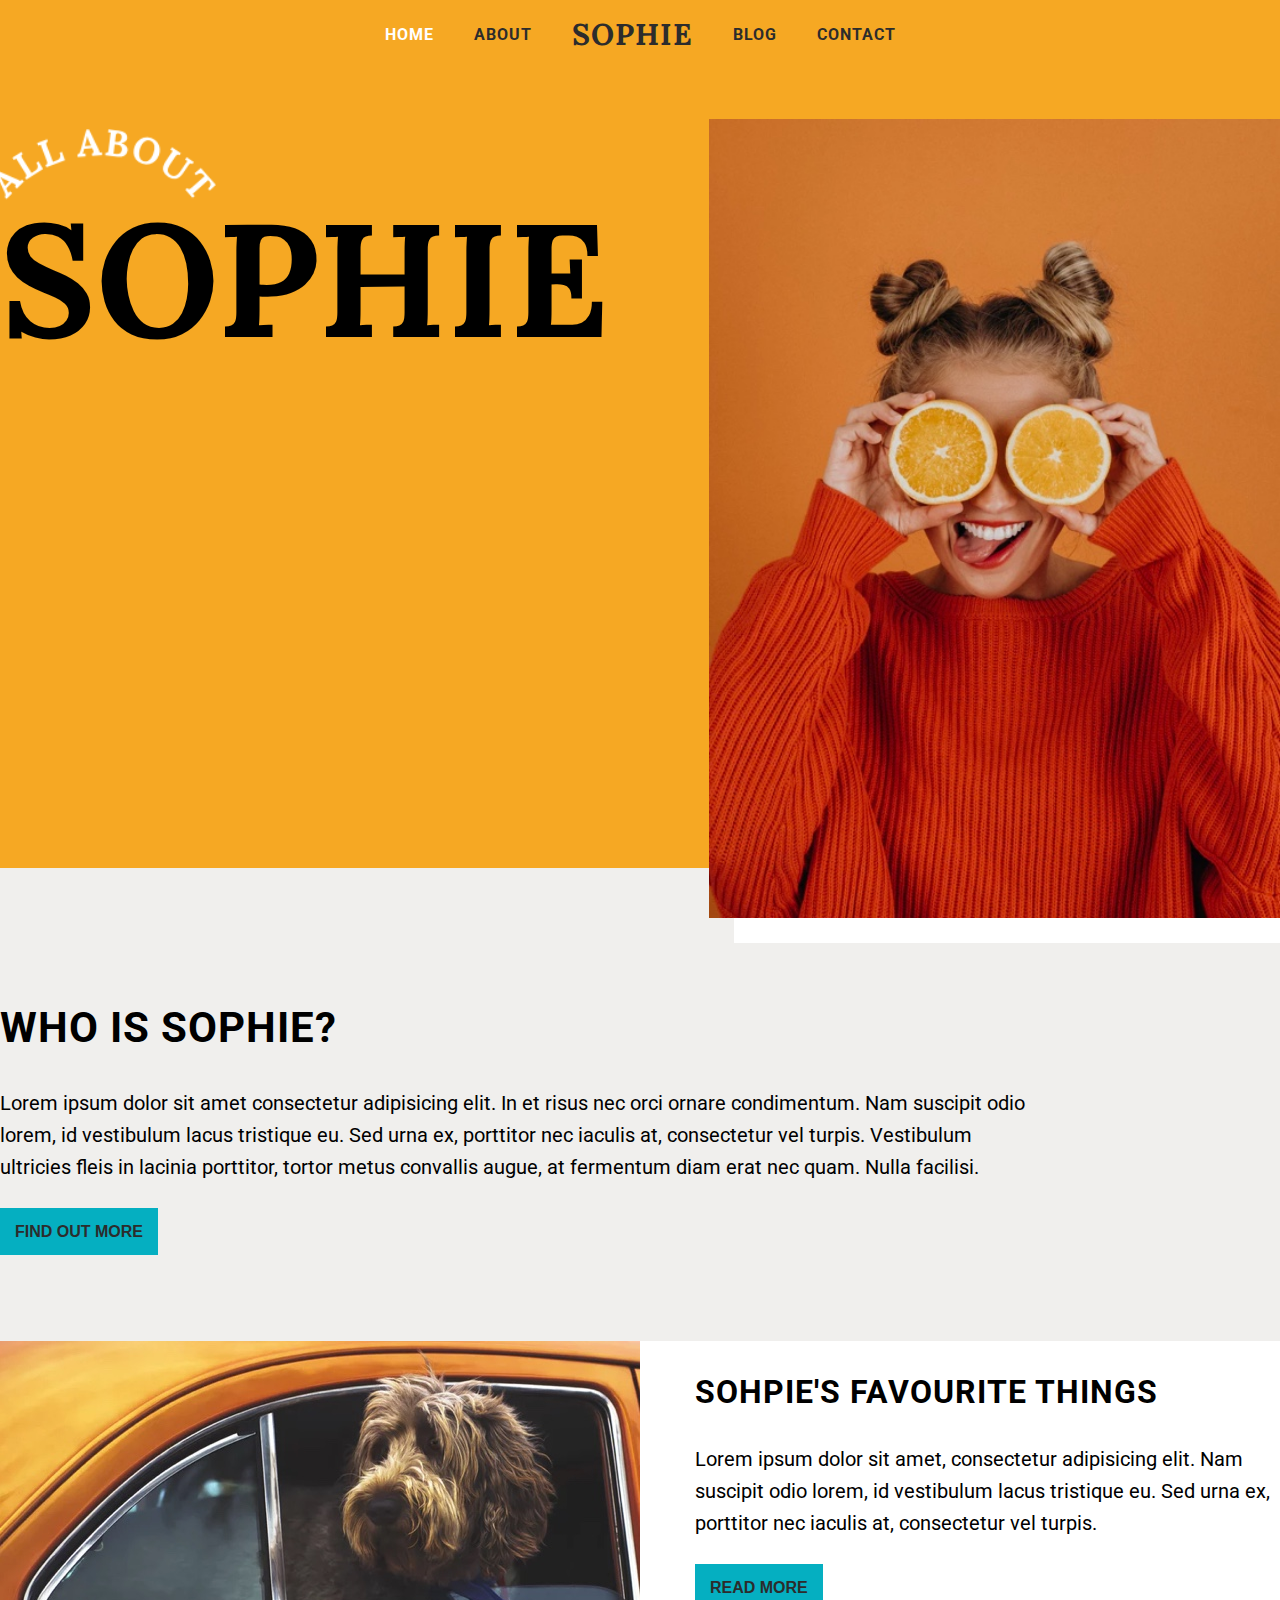
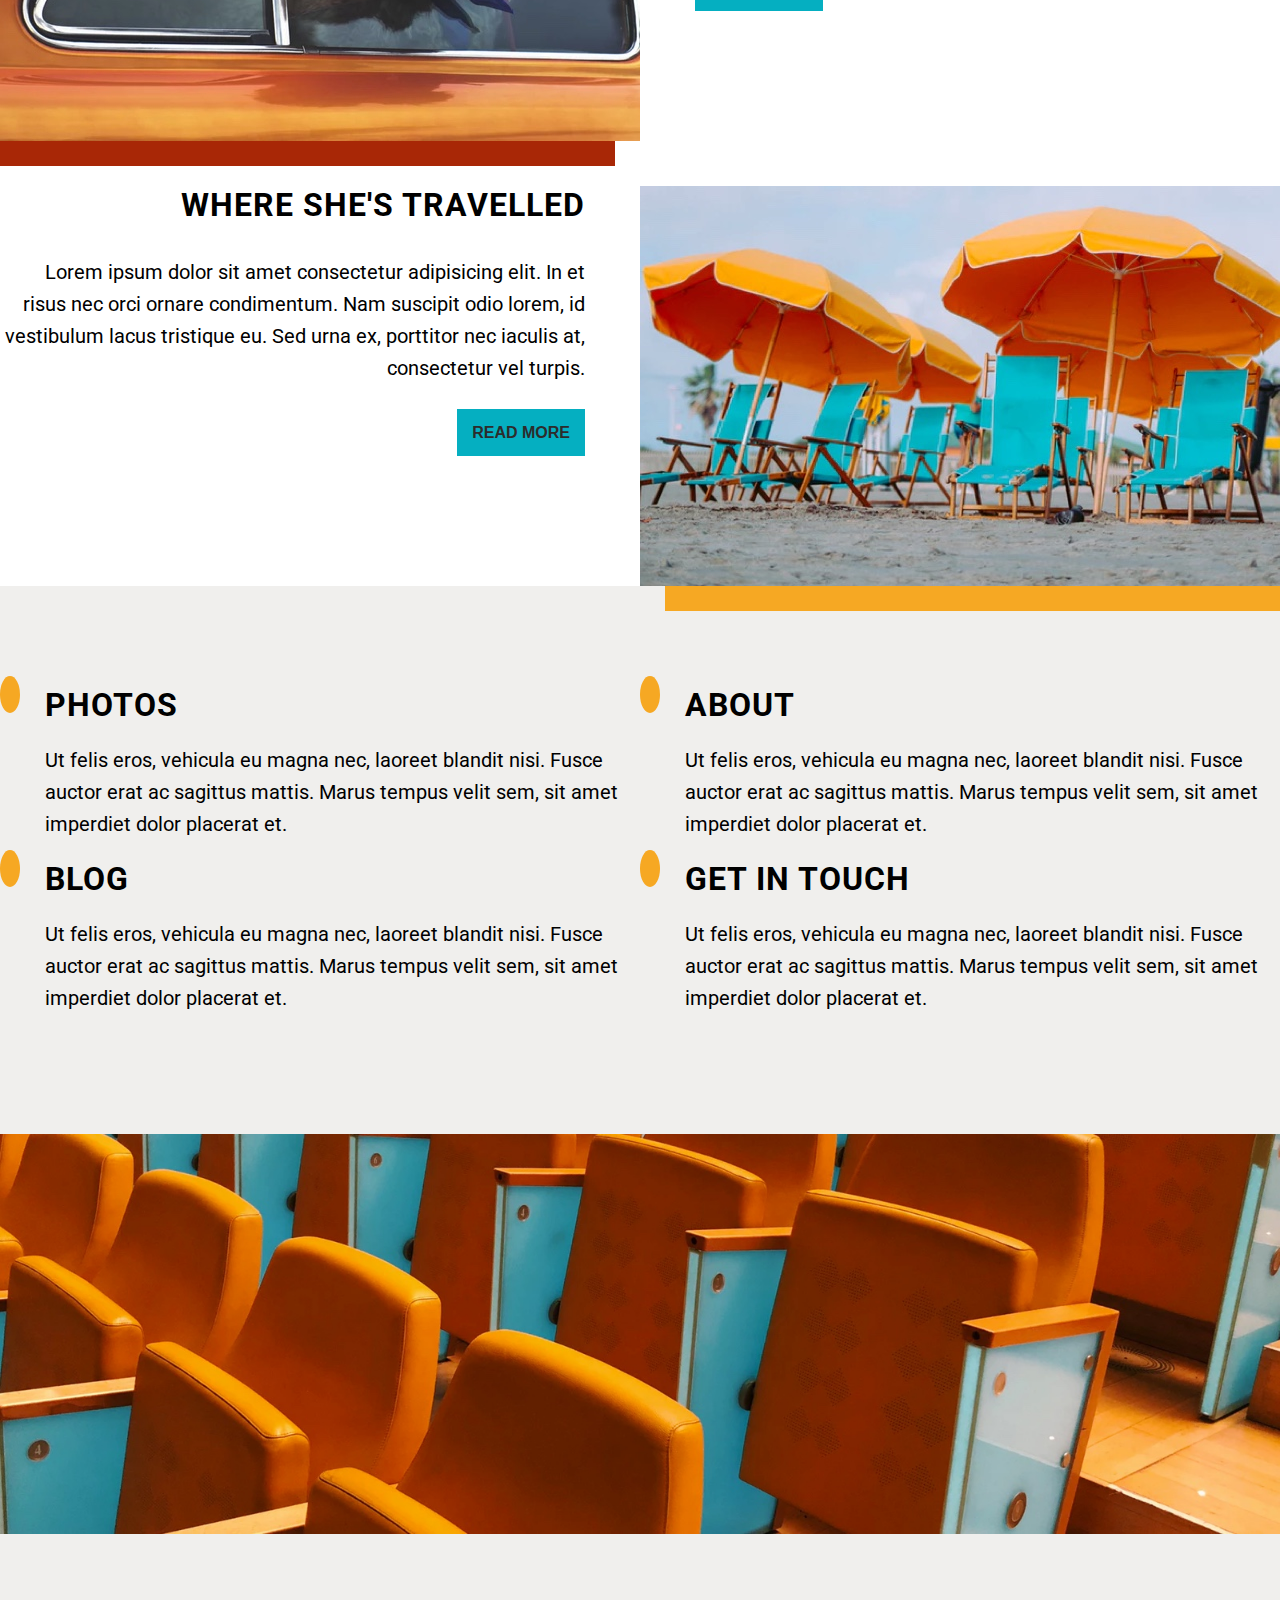
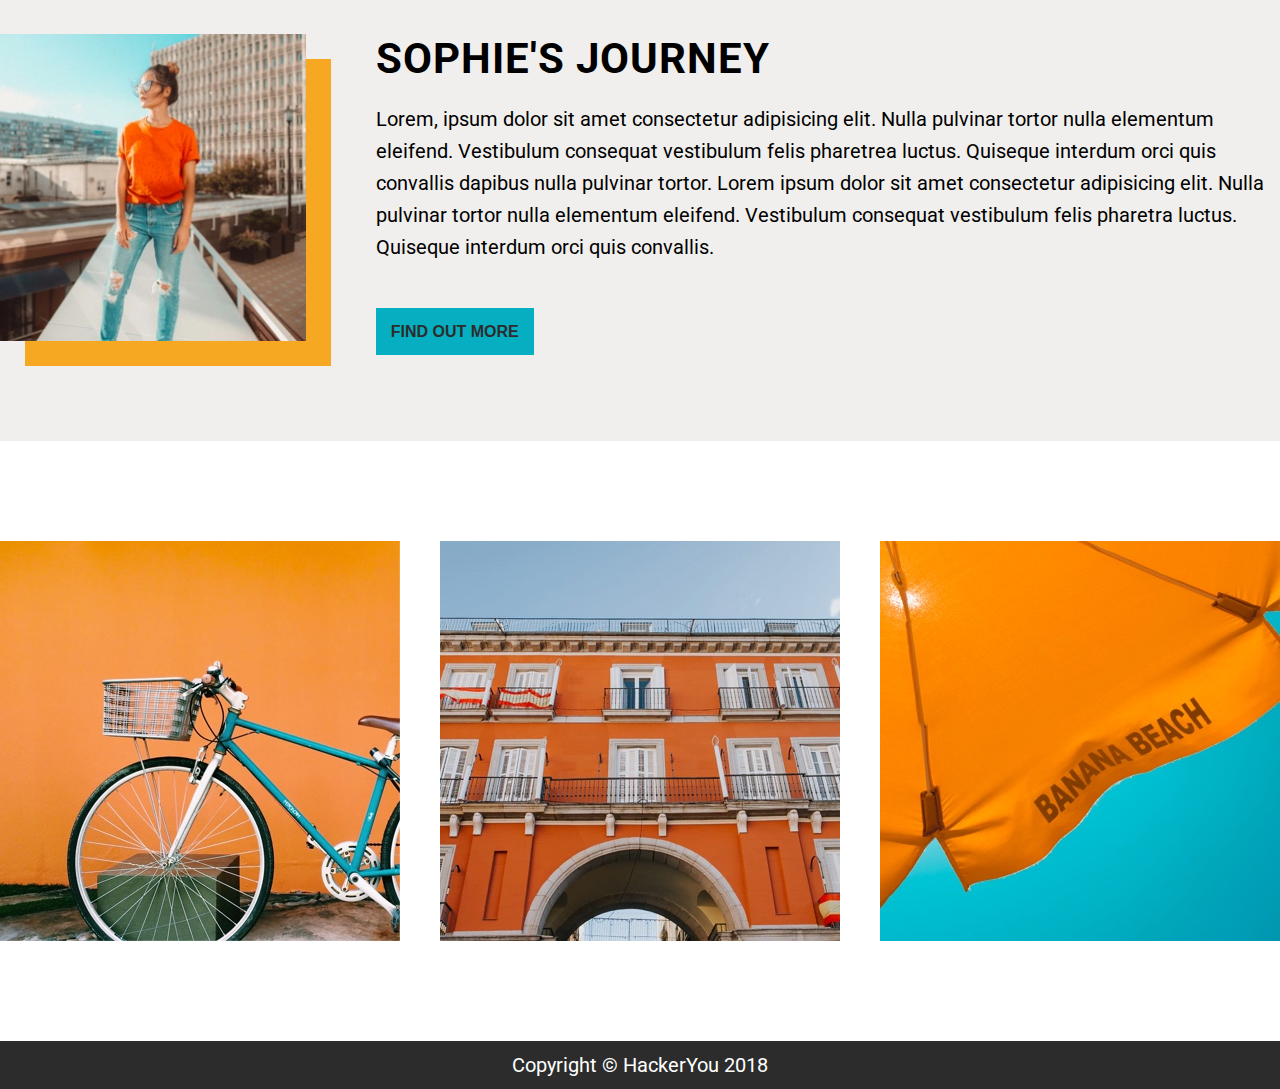
==== commit ba98c410: "changes made to picture and text grid on index.html as well has some general/global styling changes" ====
--- a/index.html
+++ b/index.html
@@ -109,31 +109,37 @@
             </div>
         </section>
 
-        <section>
-
-
-        <div class="grid-container main-wrapper">
-            <!-- <div class="row1"> -->
-                <div class="grid-container__item grid-pic">
+        <section class="grid-container main-wrapper">
+
+            <div class="grid-container__row-1">
+
+                <div class="grid-container__row-1--item grid-container__row-1--image-1">
                     <img src="assets/home-image-2.jpg" alt="dog looking out an organge car window">
                 </div>
-                <div class="grid-container__item row-content">
+                <div class="grid-container__row-1--item">
                     <h3>sohpie's favourite things</h3>
                     <p>Lorem ipsum dolor sit amet, consectetur adipisicing elit. Nam suscipit odio lorem, id vestibulum lacus tristique eu. Sed urna ex, porttitor nec iaculis at, consectetur vel turpis.</p>
-                    <a href="#" class="read-more">read more</a>
-                </div>
-            <!-- </div> -->
-            <!-- <div class="row-2"> -->
-                <div class="grid-container__item">
-                    <h3>where she's travelled</h3>
+                    <div class="read-more-item">
+                        <a href="#" class="read-more">read more</a>
+                    </div>
+                </div>
+            </div>
+
+
+
+
+            <div class="grid-container__row-2">
+                <div class="grid-container__row-2--item">
+                    <h3 class="grid-container__row-2--title">where she's travelled</h3>
                     <p>Lorem ipsum dolor sit amet consectetur adipisicing elit. In et risus nec orci ornare condimentum. Nam suscipit odio lorem, id vestibulum lacus tristique eu. Sed urna ex, porttitor nec iaculis at, consectetur vel turpis.</p>
-                    <a href="#" class="read-more">read more</a>
-                </div>
-
-                <div class="grid-container__item">
+                    <div class="read-more-item">
+                        <a href="#" class="read-more">read more</a>
+                    </div>
+                </div>
+                <div class="grid-container__row-2--item grid-container__row-2--image-2">
                     <img src="assets/home-image-3.jpg" alt="beach with blue chairs and orange umbrellas">
                 </div>
-            <!-- </div> -->
+            </div>
         </div>
         </section>
         <!--GRID SECTION ENDS -->
--- a/styles/style.css
+++ b/styles/style.css
@@ -182,7 +182,8 @@
   text-decoration: none;
   text-transform: uppercase; }
 
-.find-out-item {
+.find-out-item,
+.read-more-item {
   margin-top: 40px; }
 
 a.find-out-button,
@@ -351,22 +352,35 @@
 .description-container {
   padding-right: 250px; }
 
-.grid-container {
-  display: -webkit-box;
-  display: -ms-flexbox;
-  display: flex;
-  -ms-flex-wrap: wrap;
-  flex-wrap: wrap; }
-  .grid-container__item {
+.grid-container__row-1 {
+  display: -webkit-box;
+  display: -ms-flexbox;
+  display: flex;
+  margin-bottom: 45px; }
+  .grid-container__row-1--item {
     width: 50%; }
-    .grid-container__item__item:nth-child(3) {
-      display: -webkit-box;
-      display: -ms-flexbox;
-      display: flex;
-      -webkit-box-orient: horizontal;
-      -webkit-box-direction: reverse;
-      -ms-flex-direction: row-reverse;
-      flex-direction: row-reverse; }
+  .grid-container__row-1--item:last-child {
+    padding-left: 55px; }
+  .grid-container__row-1--image-1 {
+    box-shadow: -25px 25px 0px 0px #a82706, -600px 25px 0px 0px #a82706;
+    -webkit-box-shadow: -25px 25px 0px 0px #a82706, -600px 25px 0px 0px #a82706;
+    -moz-box-shadow: -25px 25px 0px 0px, -600px 25px 0px 0px #a82706; }
+
+.grid-container__row-2 {
+  display: -webkit-box;
+  display: -ms-flexbox;
+  display: flex;
+  text-align: right; }
+  .grid-container__row-2--item {
+    width: 50%; }
+  .grid-container__row-2--item:first-child {
+    padding-right: 55px; }
+  .grid-container__row-2--title {
+    margin-top: 0; }
+  .grid-container__row-2--image-2 {
+    box-shadow: 25px 25px 0px 0px #f6a823, 400px 25px 0px 0px #f6a823;
+    -webkit-box-shadow: 25px 25px 0px 0px #f6a823, 600px 25px 0px 0px #f6a823;
+    -moz-box-shadow: 25px 25px 0px 0px, 400px 25px 0px 0px #f6a823; }
 
 .services {
   background: #f0efed;
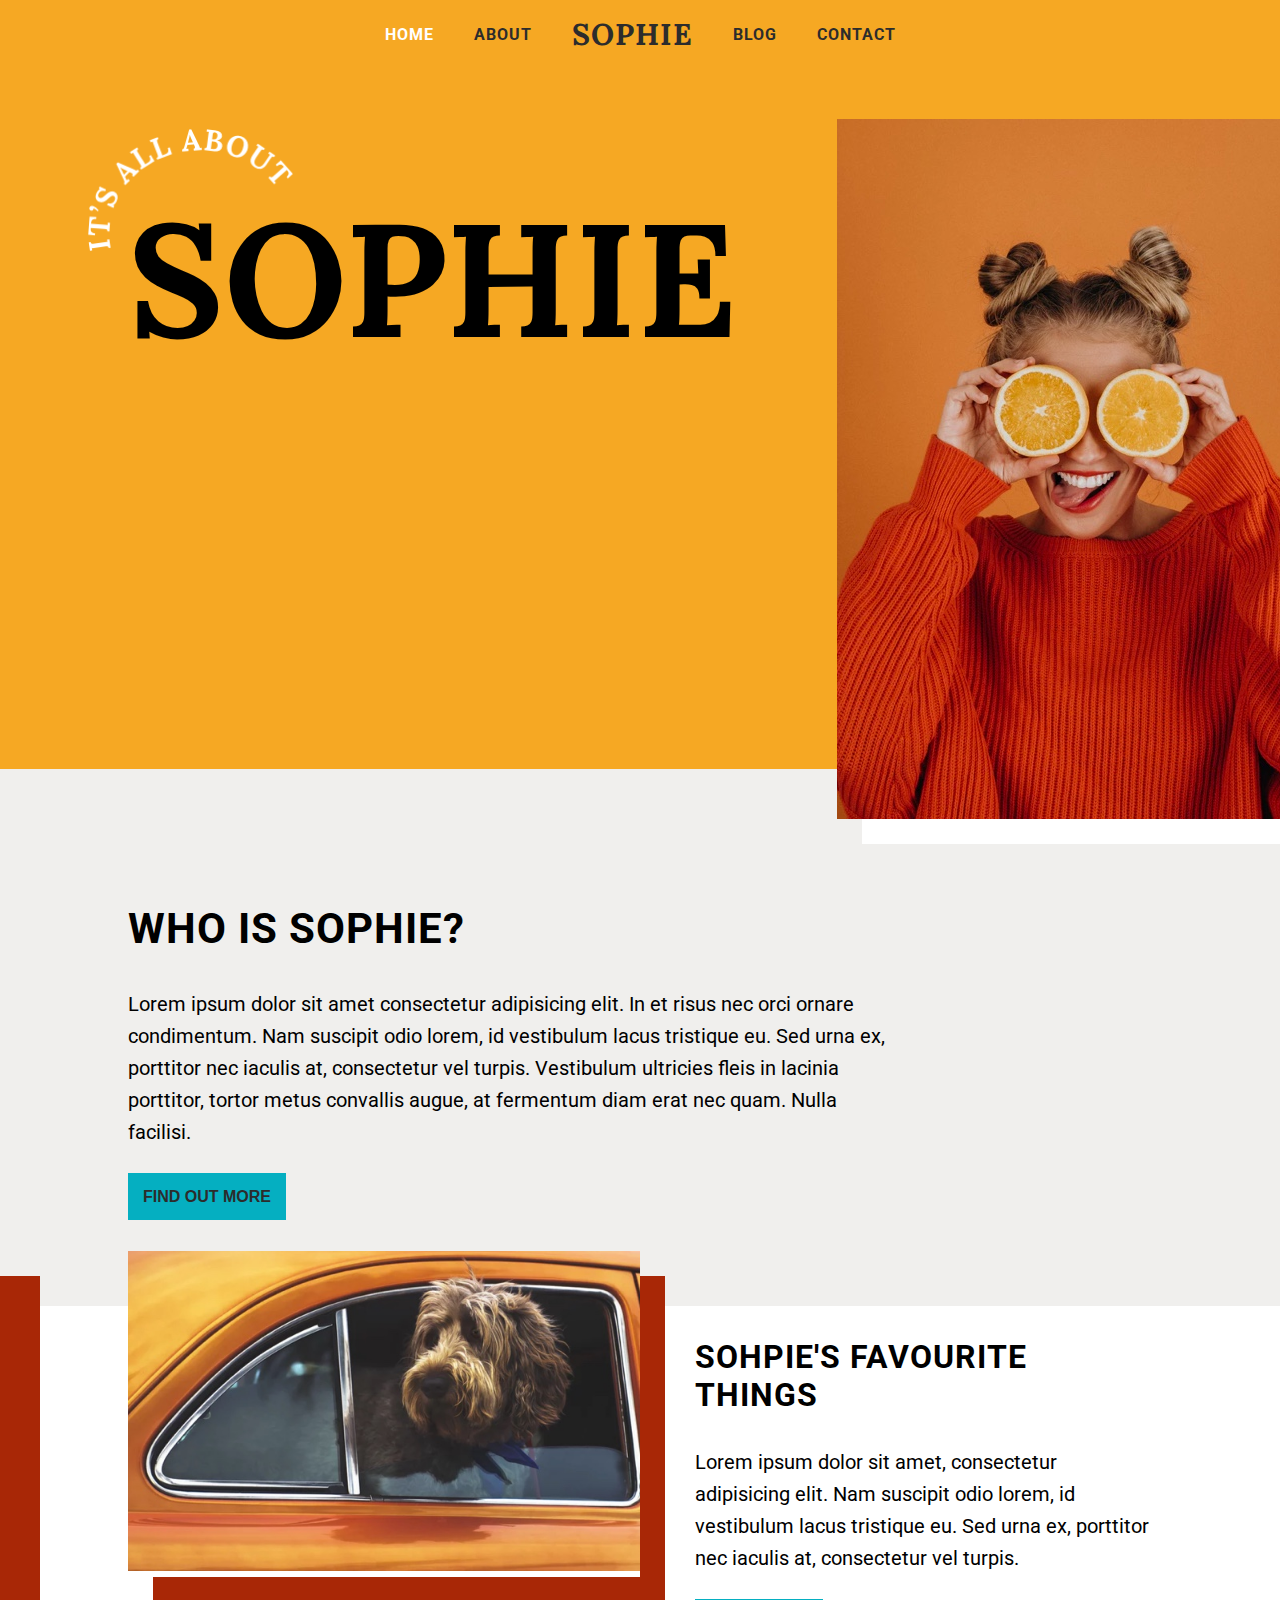
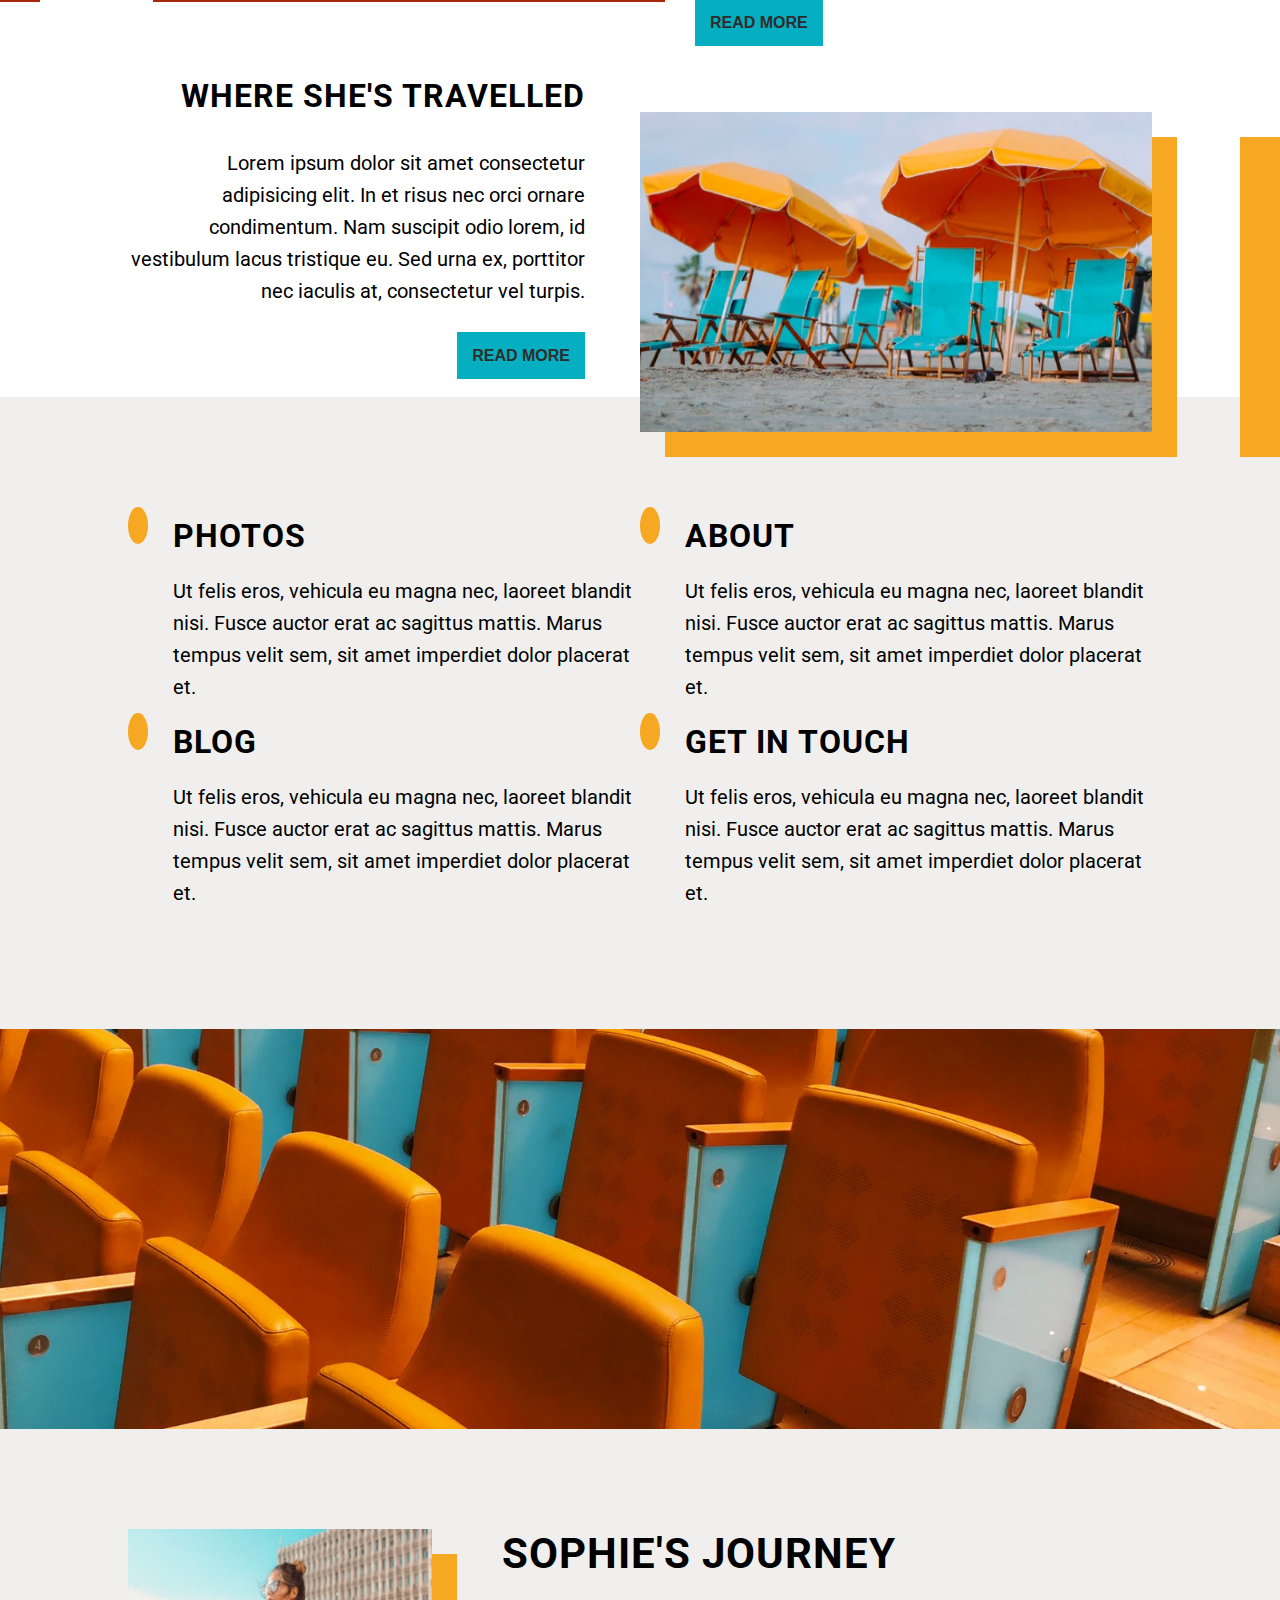
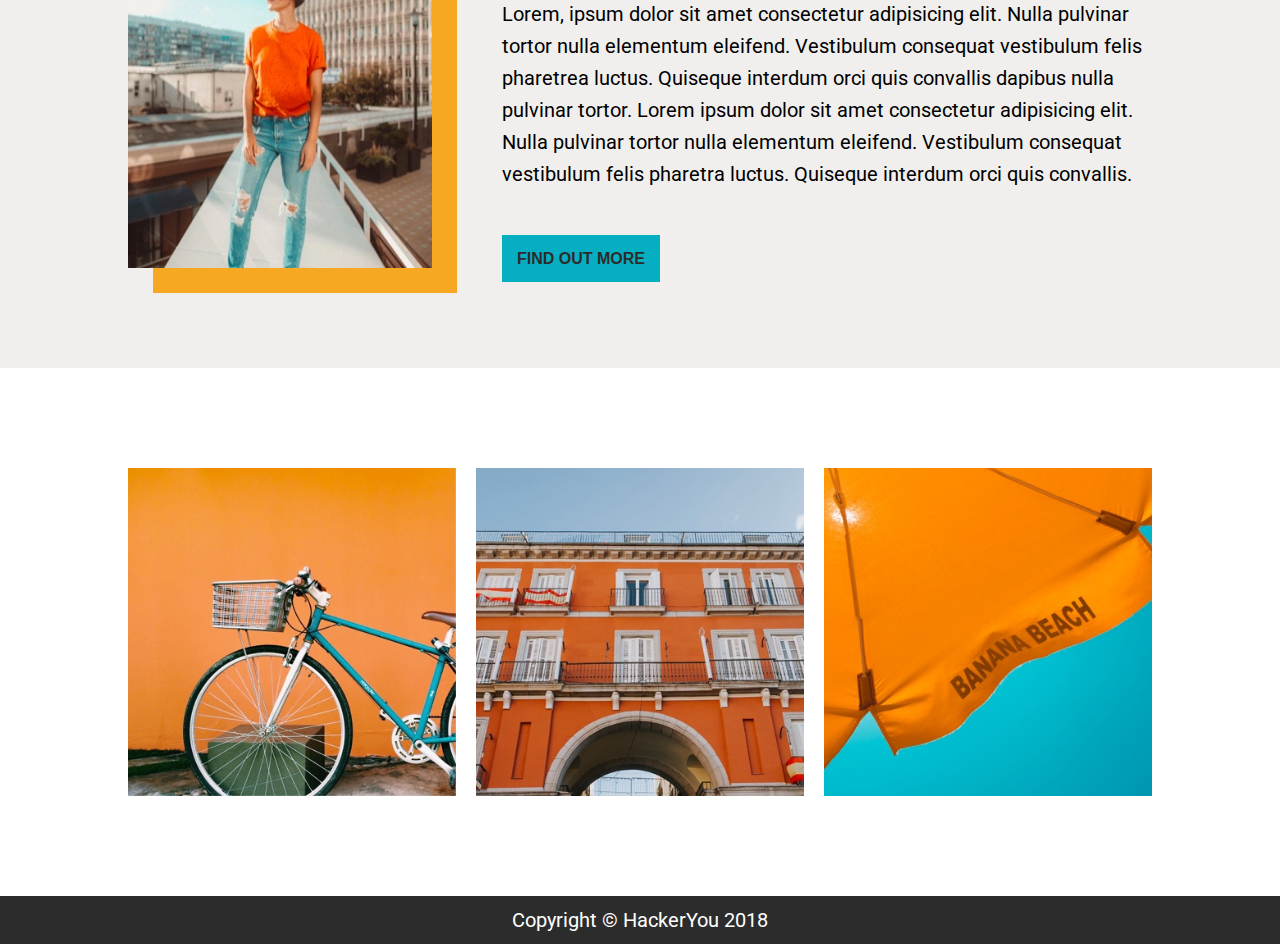
==== commit f7d3af9b: "changes made to grid on index main page" ====
--- a/index.html
+++ b/index.html
@@ -110,9 +110,7 @@
         </section>
 
         <section class="grid-container main-wrapper">
-
             <div class="grid-container__row-1">
-
                 <div class="grid-container__row-1--item grid-container__row-1--image-1">
                     <img src="assets/home-image-2.jpg" alt="dog looking out an organge car window">
                 </div>
@@ -124,10 +122,6 @@
                     </div>
                 </div>
             </div>
-
-
-
-
             <div class="grid-container__row-2">
                 <div class="grid-container__row-2--item">
                     <h3 class="grid-container__row-2--title">where she's travelled</h3>
@@ -152,7 +146,7 @@
 
 
 
-
+    <!-- SERVICES SECTION BEGINS -->
     <section class="services">
 
     <div class="services-container main-wrapper">
@@ -194,35 +188,35 @@
             </div>
         </div>
         </section>
-        <!-- EXT WITH ICONS SECTION ENDS -->
-
-
-
-
-
-
-
-
-
-
-
-
-
-
-
+        <!-- SERVICES SECTION ENDS -->
+
+
+
+
+
+
+
+
+
+
+
+
+
+
+        <!-- BOTTOM BANNER SECTION BEGINS -->
         <section class="bottom-banner">
             <img src="assets/home-image-4.jpg" alt="orange stadium chairs">
         </section>
-
-
-
-
-
-
-
-
-
-
+        <!-- BOTTOM BANNER SECTION ENDS -->
+
+
+
+
+
+
+
+
+        <!-- JOURNEY SECTION BEGINS -->
         <section class="journey">
             <div class="journey-container main-wrapper">
                 <img src="assets/home-image-5.jpg" alt="woman wearing orange shirt with jeans and sunglasses posing outside" class="journey-container__image">
@@ -235,7 +229,7 @@
                 </div>
             </div>
         </section>
- 
+        <!-- JOURNEY SECTION ENDS -->
 
 
 
--- a/styles/style.css
+++ b/styles/style.css
@@ -249,6 +249,10 @@
   clip-path: inset(100%);
   clip: rect(0 0 0 0);
   overflow: hidden; }
+
+@media (max-width: 1280px) {
+  .main-wrapper {
+    max-width: 1024px; } }
 
 nav {
   background-color: #f6a823;
@@ -362,9 +366,11 @@
   .grid-container__row-1--item:last-child {
     padding-left: 55px; }
   .grid-container__row-1--image-1 {
-    box-shadow: -25px 25px 0px 0px #a82706, -600px 25px 0px 0px #a82706;
-    -webkit-box-shadow: -25px 25px 0px 0px #a82706, -600px 25px 0px 0px #a82706;
-    -moz-box-shadow: -25px 25px 0px 0px, -600px 25px 0px 0px #a82706; }
+    box-shadow: 25px 25px 0px 0px #a82706, -600px 25px 0px 0px #a82706;
+    -webkit-box-shadow: 25px 25px 0px 0px #a82706, -600px 25px 0px 0px #a82706;
+    -moz-box-shadow: 25px 25px 0px 0px, -600px 25px 0px 0px #a82706;
+    position: relative;
+    top: -55px; }
 
 .grid-container__row-2 {
   display: -webkit-box;
@@ -380,11 +386,13 @@
   .grid-container__row-2--image-2 {
     box-shadow: 25px 25px 0px 0px #f6a823, 400px 25px 0px 0px #f6a823;
     -webkit-box-shadow: 25px 25px 0px 0px #f6a823, 600px 25px 0px 0px #f6a823;
-    -moz-box-shadow: 25px 25px 0px 0px, 400px 25px 0px 0px #f6a823; }
+    -moz-box-shadow: 25px 25px 0px 0px, 400px 25px 0px 0px #f6a823;
+    position: relative;
+    top: 35px; }
 
 .services {
   background: #f0efed;
-  padding: 100px 0; }
+  padding: 120px 0 100px 0; }
 
 .services-container {
   display: -webkit-box;
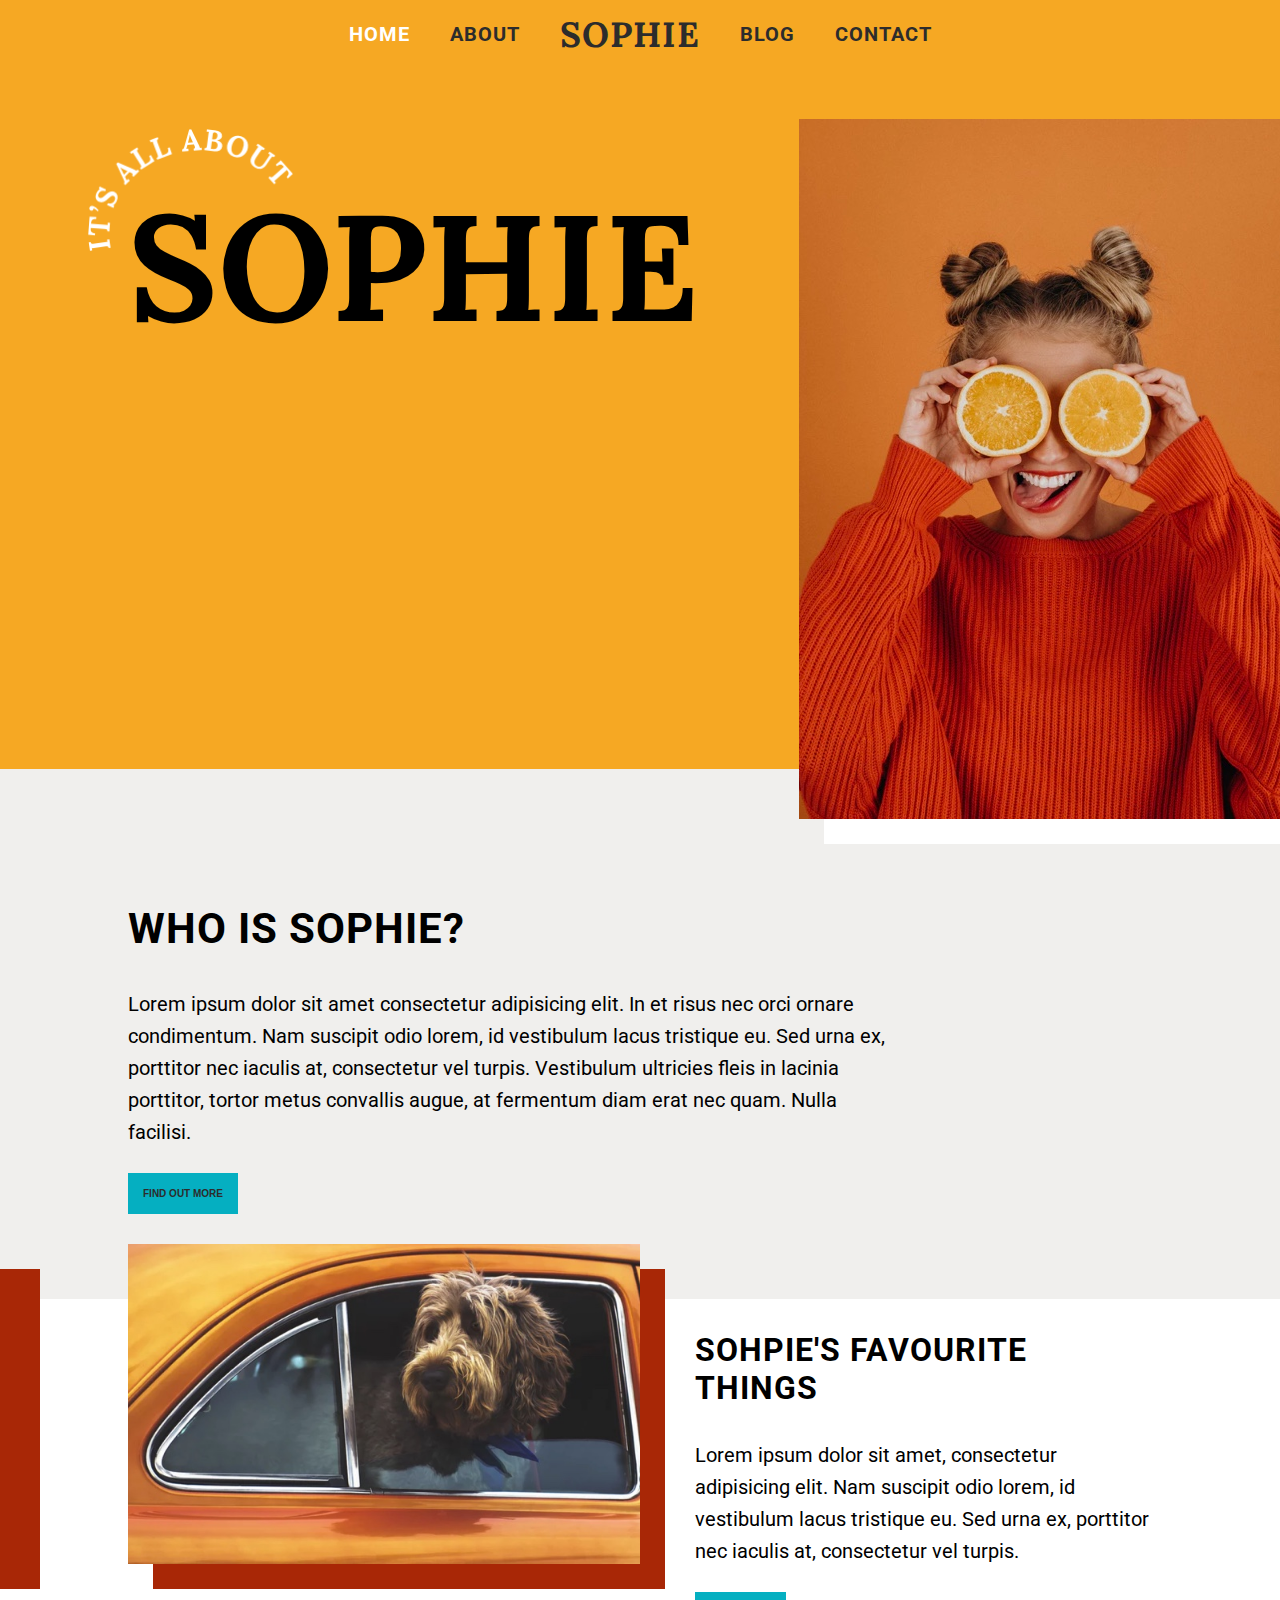
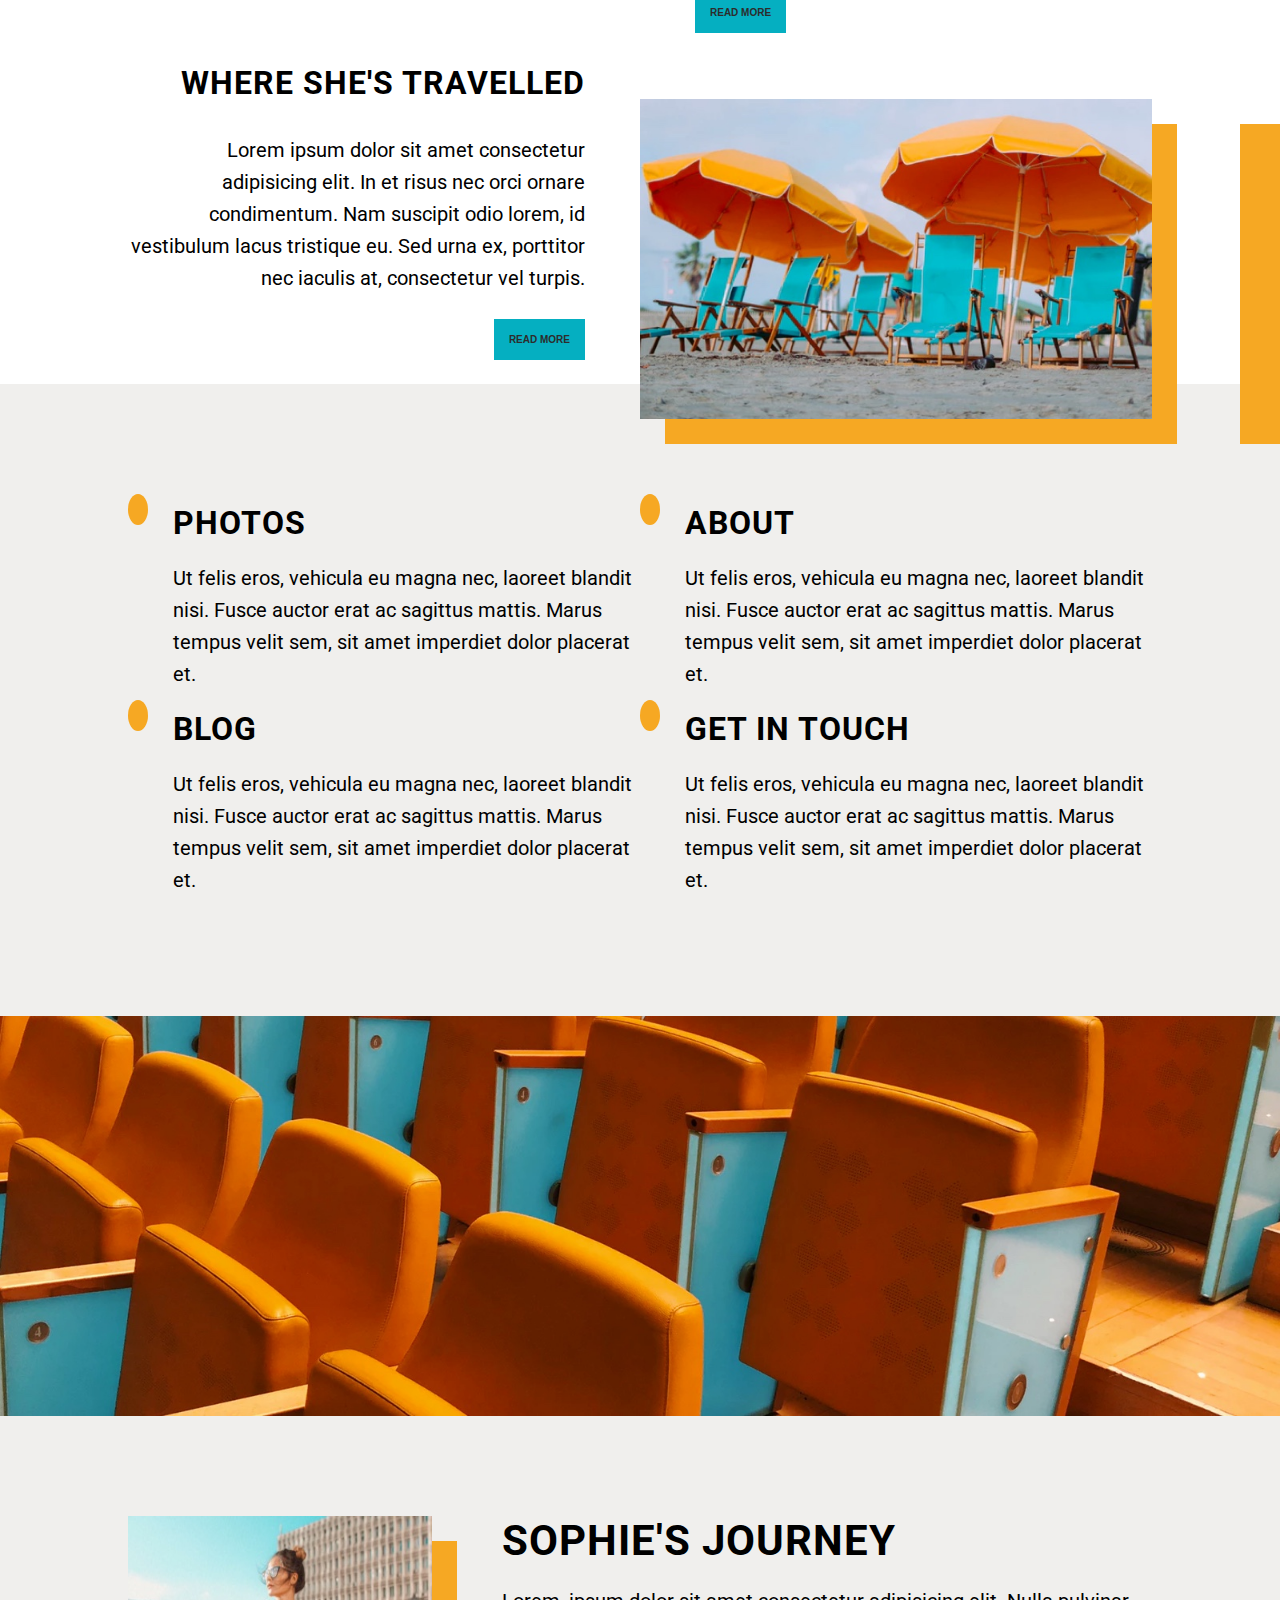
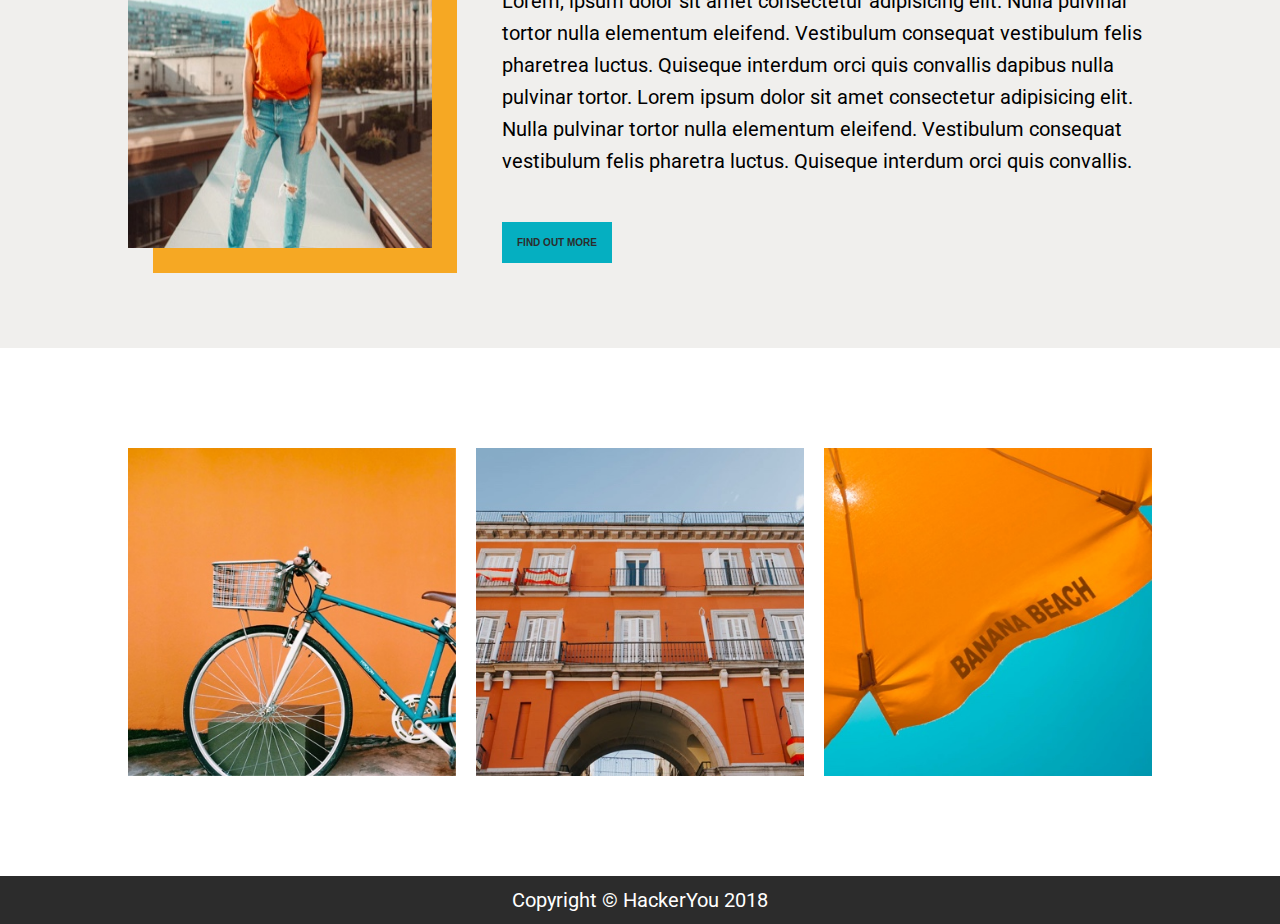
==== commit 7ab55eee: "changes made to contact page to make responsive" ====
--- a/index.html
+++ b/index.html
@@ -10,29 +10,18 @@
         crossorigin="anonymous">
     <title>Eric Wing's Project 2 - Sophie</title>
 </head>
-
-
-
-
-
-
-
-
-
-
-
 <body>
     <!-- SKIP TO MAIN CONTENT LINK - ACCESSEBILITY IS SUPER IMPORTANT!!! -->
     <a href="#maincontent" class="skip-link">Skip to main content.</a>
-   
-   
-   
-   
-   
-   
-   
+
+
+
+
+
+
+
+
    <!-- TOP NAVIGATION MENU SECTION BEGINS -->
-
     <nav>
         <div class=navFlex>
                 <ul class="nav">
@@ -53,7 +42,6 @@
                 </ul>
             </div>
         </nav>
-
         <!-- TOP NAVIGATION MENU SECTION ENDS -->
         
         
@@ -69,7 +57,6 @@
         
         <!-- HEADER SECTION BEGINS -->
         <header>
-
             <div class="header-container main-wrapper">
                 <img src="assets/circle-text.png" alt="circle" class="header-container__item--circle-text">
                 <h1 class="header-container__item--text">sophie</h1>
@@ -99,7 +86,6 @@
     <!-- MAIN CONTENT BEGINS -->
     <main>
         <section class="description">
-
             <div class="description-container main-wrapper">
                 <h2>who is sophie?</h2>
                 <p>Lorem ipsum dolor sit amet consectetur adipisicing elit. In et risus nec orci ornare condimentum. Nam suscipit odio lorem, id vestibulum lacus tristique eu. Sed urna ex, porttitor nec iaculis at, consectetur vel turpis. Vestibulum ultricies fleis in lacinia porttitor, tortor metus convallis augue, at fermentum diam erat nec quam. Nulla facilisi.</p>
@@ -109,7 +95,12 @@
             </div>
         </section>
 
-        <section class="grid-container main-wrapper">
+
+
+
+
+        <section class="grid-container">
+        <div class="main-wrapper">
             <div class="grid-container__row-1">
                 <div class="grid-container__row-1--item grid-container__row-1--image-1">
                     <img src="assets/home-image-2.jpg" alt="dog looking out an organge car window">
@@ -135,7 +126,7 @@
                 </div>
             </div>
         </div>
-        </section>
+    </section>
         <!--GRID SECTION ENDS -->
 
 
@@ -244,9 +235,9 @@
 
 
         <!-- BOTTOM GALLERY SECTION BEGINS -->
-        <section class="gallery main-wrapper" id="photos">
-
-            <div class="gallery-container">
+        <section class="gallery" id="photos">
+
+            <div class="gallery-container main-wrapper">
                 <div class="gallery-container__image">
                     <img src="assets/home-image-6.jpg" alt="bike in front of an orange wall">
                 </div>
--- a/styles/style.css
+++ b/styles/style.css
@@ -133,46 +133,55 @@
   -webkit-box-sizing: border-box;
   box-sizing: border-box; }
 
+html {
+  font-size: 62.5%; }
+
 body {
   margin: 0 auto;
-  background: #fff; }
+  background: #f0efed; }
 
 h1 {
   font-family: "Lora", serif;
   text-transform: uppercase;
   font-weight: bold;
   line-height: fontSize(92);
-  font-size: 80px; }
+  font-size: 80px;
+  font-size: 8rem; }
 
 h2 {
   font-family: "Roboto", sans-serif;
   text-transform: uppercase;
   font-weight: bold;
   letter-spacing: 1px;
-  font-size: 42px; }
+  font-size: 42px;
+  font-size: 4.2rem; }
 
 h3 {
   font-family: "Roboto", sans-serif;
   text-transform: uppercase;
   font-weight: bold;
   letter-spacing: 1px;
-  font-size: 32px; }
+  font-size: 32px;
+  font-size: 3.2rem; }
 
 h4 {
   font-family: "Roboto", sans-serif;
   text-transform: uppercase;
   font-weight: bold;
   letter-spacing: 1px;
-  font-size: 24px; }
+  font-size: 24px;
+  font-size: 2.4rem; }
 
 p {
   font-family: "Roboto", sans-serif;
   line-height: 32px;
-  font-size: 20px; }
+  font-size: 20px;
+  font-size: 2rem; }
 
 .main-wrapper {
   max-width: 1280px;
-  margin: 0 auto; }
+  margin: 0 auto;
+  width: 85%; }
 
 img {
   display: block;
@@ -208,16 +217,63 @@
     .form__item--item {
       width: 100%; }
 
+.contact__form {
+  width: 100%;
+  padding-left: 45px; }
+  .contact__form--text-area {
+    min-height: 300px; }
+
+@media (max-width: 1012px) {
+  .main-wrapper {
+    width: 95%; }
+  .header-banner-contact__item {
+    text-align: center; }
+  .contact {
+    -webkit-box-orient: vertical;
+    -webkit-box-direction: normal;
+    -ms-flex-direction: column;
+    flex-direction: column;
+    width: 70%;
+    margin: 20px auto; }
+  .contact__form {
+    padding-left: 0;
+    margin: 5px 0; }
+  .form__item {
+    display: -webkit-box;
+    display: -ms-flexbox;
+    display: flex;
+    -webkit-box-orient: vertical;
+    -webkit-box-direction: normal;
+    -ms-flex-direction: column;
+    flex-direction: column; }
+    .form__item--item {
+      margin: 5px 0; } }
+
+@media (max-width: 600px) {
+  .contact {
+    width: 90%; }
+    .contact__info {
+      background: teal;
+      padding-left: 5px;
+      padding-right: 5px; }
+  .social-icons {
+    -ms-flex-pack: distribute;
+    justify-content: space-around; } }
+
 input[type=text],
 input[type=email],
 input[type=submit],
 textarea {
   border: none;
-  padding: 15px;
-  margin: 2px; }
+  padding: 25px;
+  font-size: 20px;
+  font-size: 2rem; }
+
+input[type=text] {
+  margin-right: 10px; }
 
 textarea {
-  padding-top: 20px; }
+  margin-top: 10px; }
 
 ::-webkit-input-placeholder {
   font-style: italic; }
@@ -277,12 +333,15 @@
   -ms-flex-align: center;
   align-items: center;
   margin: 0;
-  padding-left: 0px; }
+  padding-left: 0px;
+  font-size: 20px;
+  font-size: 2rem; }
   .nav__item {
     padding: 20px; }
     .nav__item--focus {
       font-family: "Lora", serif;
-      font-size: 30px; }
+      font-size: 35px;
+      font-size: 3.5rem; }
   .nav__item a {
     text-decoration: none;
     text-transform: uppercase;
@@ -306,7 +365,7 @@
     top: 60px; }
   .header-container__item--text {
     padding-right: 100px;
-    font-size: 10rem; }
+    font-size: 15rem; }
   .header-container__item--img {
     -webkit-box-shadow: 25px 25px 0px 0px #fff;
     box-shadow: 25px 25px 0px 0px #fff;
@@ -350,11 +409,13 @@
     top: 50px; }
 
 .description {
-  background: #f0efed;
   padding: 100px 0; }
 
 .description-container {
   padding-right: 250px; }
+
+.grid-container {
+  background: #fff; }
 
 .grid-container__row-1 {
   display: -webkit-box;
@@ -529,35 +590,21 @@
   display: -webkit-box;
   display: -ms-flexbox;
   display: flex;
-  -webkit-box-flex: wrap;
-  -ms-flex: wrap;
-  flex: wrap;
-  -webkit-box-pack: center;
-  -ms-flex-pack: center;
-  justify-content: center;
-  margin: 100px 0; }
+  margin: 100px auto; }
   .contact__info {
     background: #fff;
     padding-left: 25px;
-    height: 20%; }
-    .contact__info__form {
-      -webkit-box-flex: 2;
-      -ms-flex: 2 0 auto;
-      flex: 2 0 auto; }
-
-aside {
-  background: #fff;
-  border: solid tomato 2px;
-  padding-left: 25px;
-  padding-bottom: 25px; }
+    padding-right: 70px; }
 
 .social-icons {
   list-style-type: none;
   font-size: 25px;
+  font-size: 2.5rem;
   display: -webkit-box;
   display: -ms-flexbox;
   display: flex;
   padding-left: 0;
+  margin-top: 0;
   /* Element */ }
   .social-icons__icon {
     margin: 8px 0;
@@ -571,6 +618,7 @@
   text-transform: lowercase;
   font-weight: bold;
   font-size: 25px;
+  font-size: 2.5rem;
   padding-bottom: 15px; }
 
 .contact-info__list--item {
@@ -579,6 +627,18 @@
   font-style: normal;
   margin: 0;
   padding: 0; }
+
+@media (max-width: 600px) {
+  .contact {
+    width: 90%;
+    text-align: center; }
+    .contact__info {
+      padding: 10px 5px; }
+  .social-icons {
+    -ms-flex-pack: distribute;
+    justify-content: space-around; }
+    .social-icons__icon {
+      font-size: 3.5rem; } }
 
 .footer {
   text-align: center;
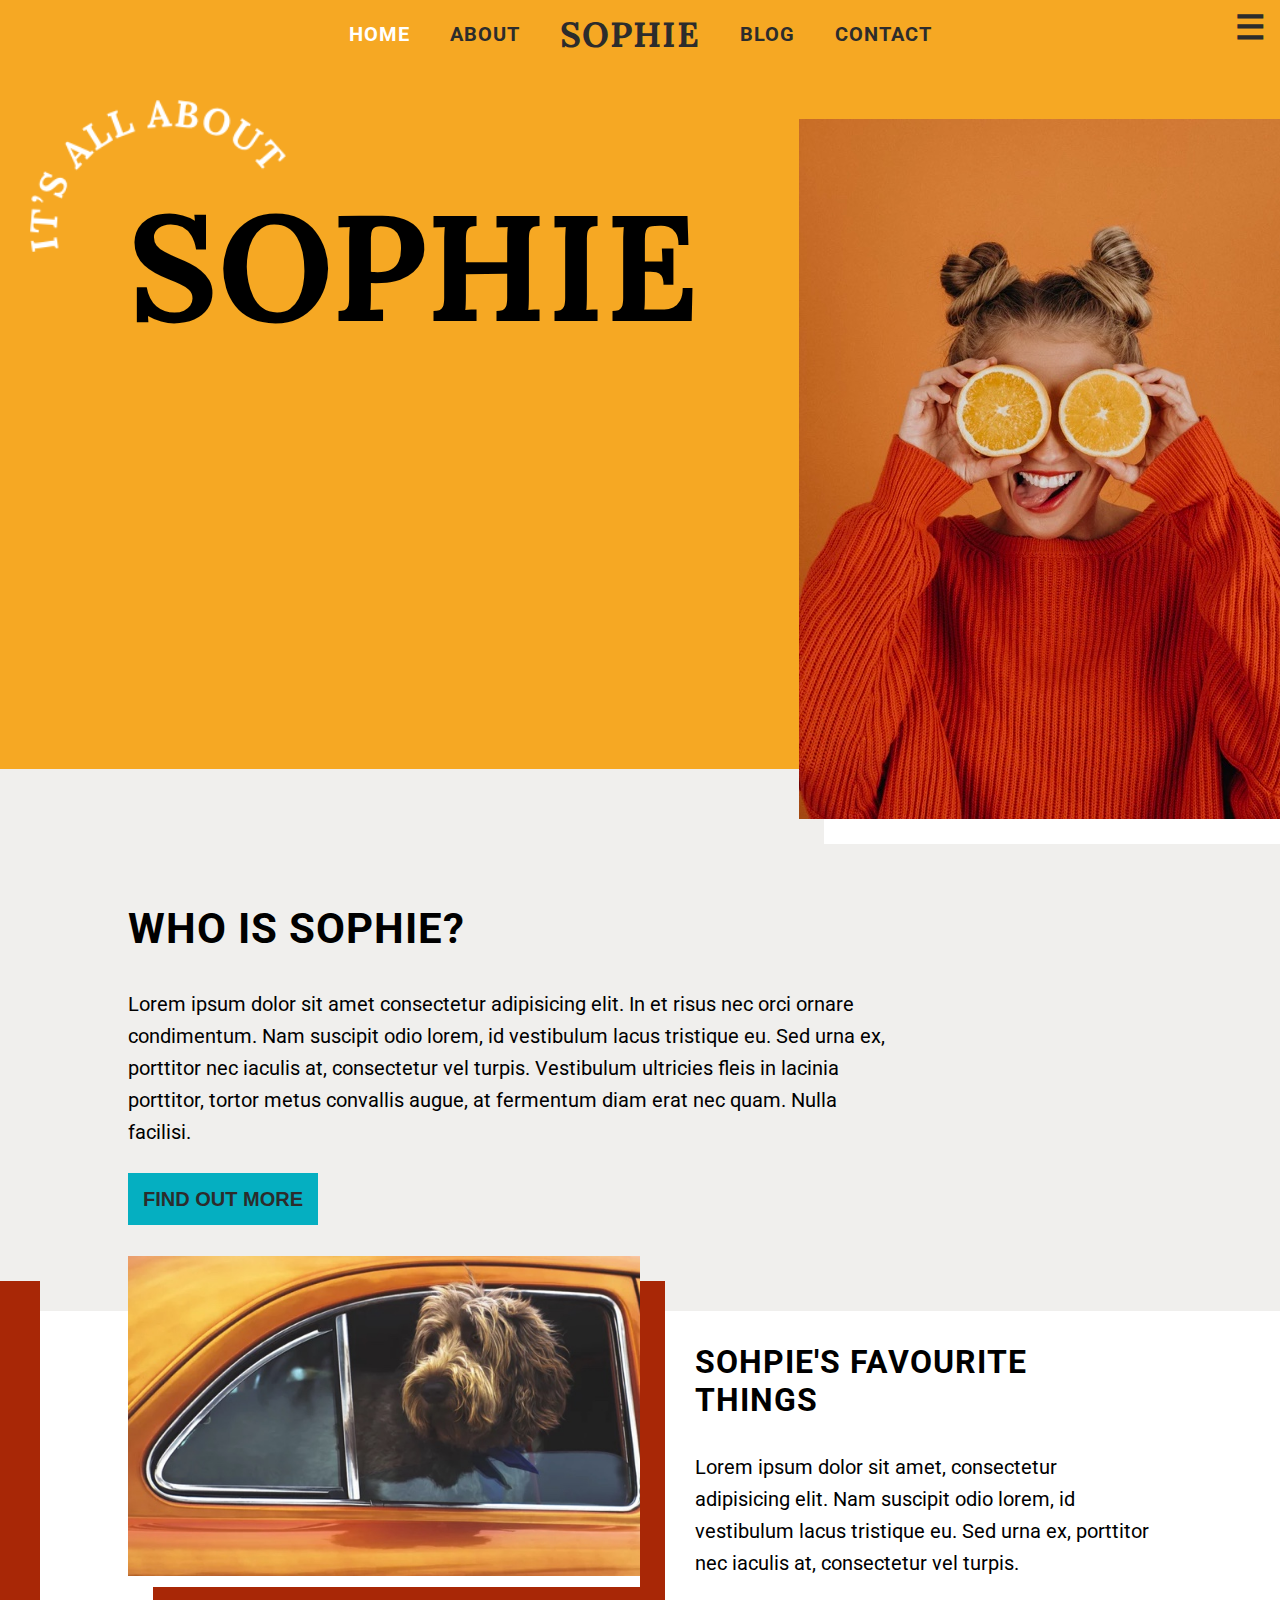
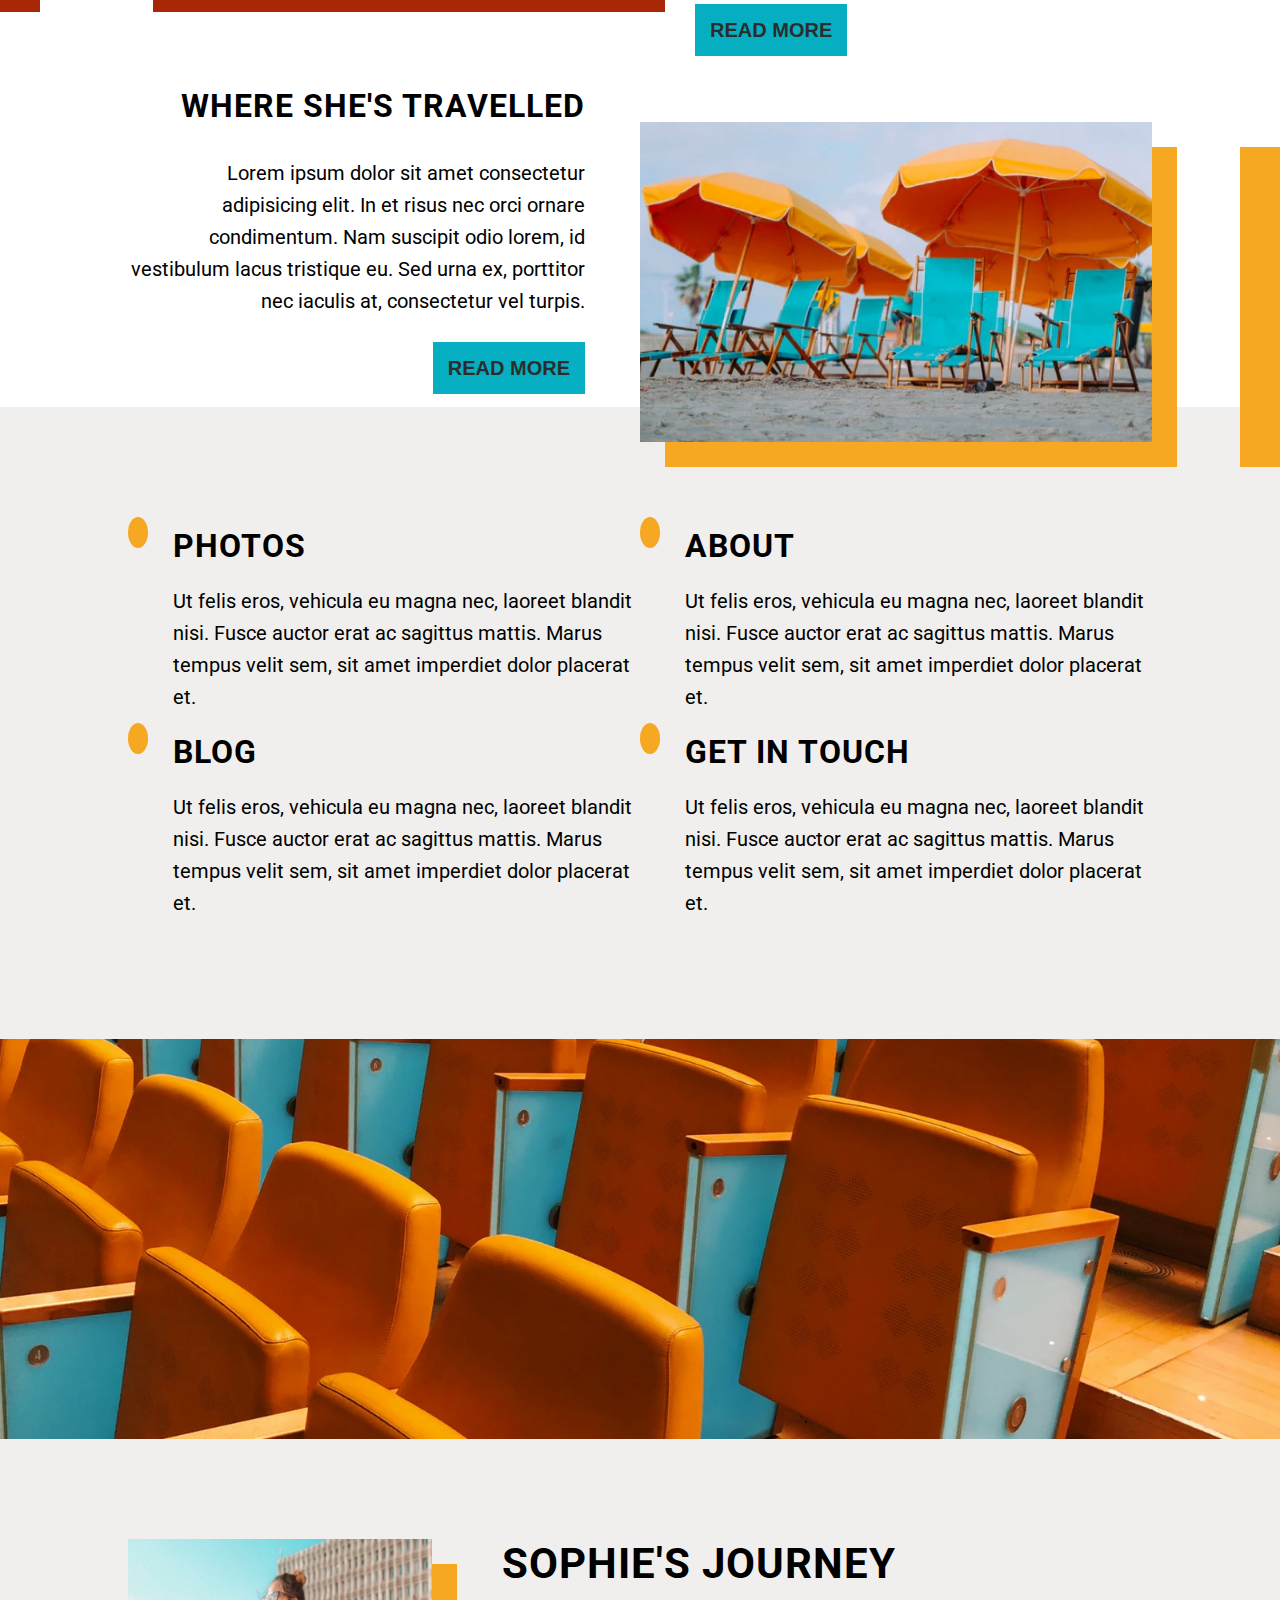
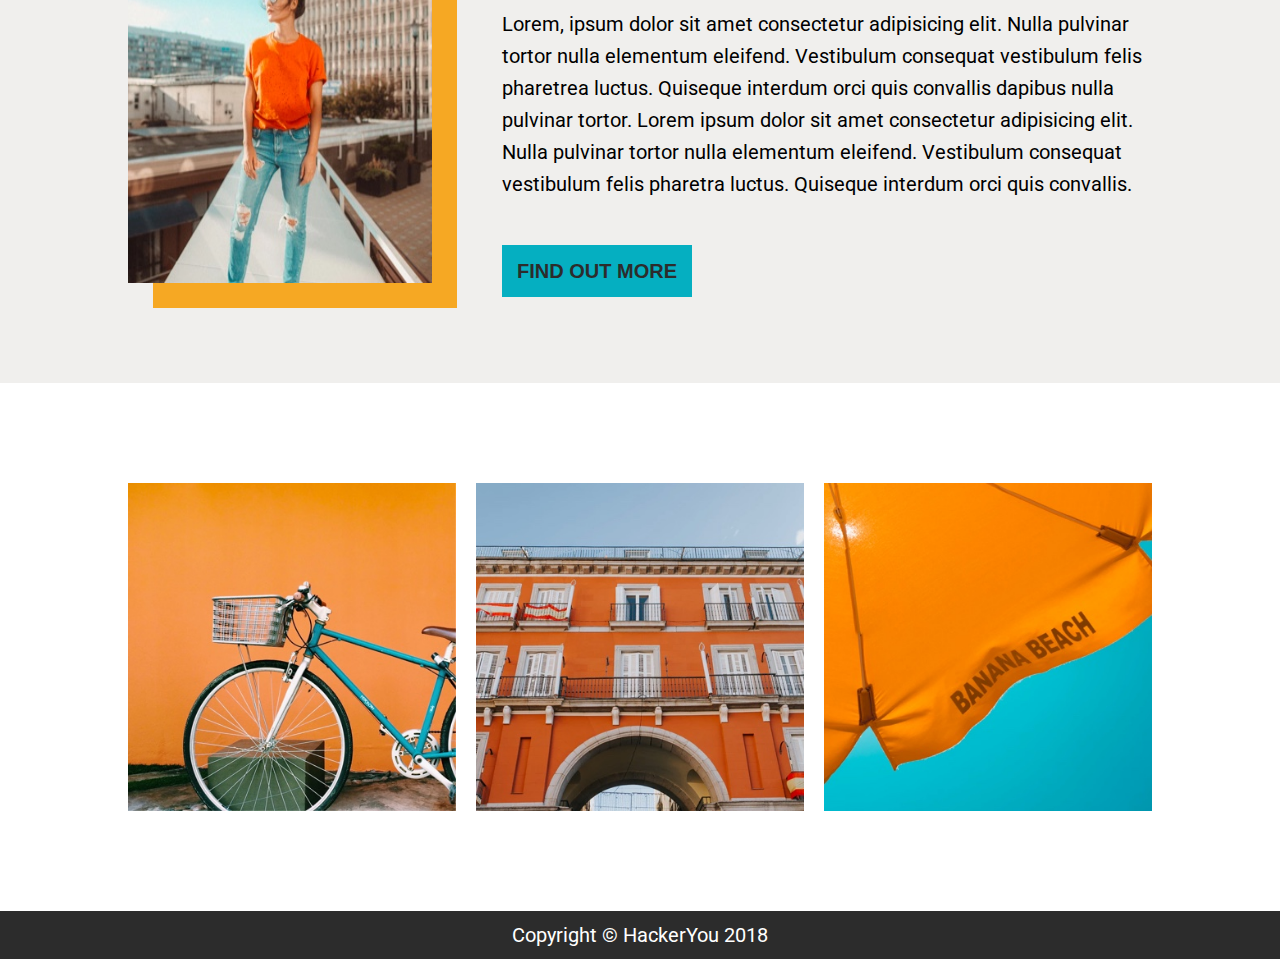
==== commit 55f27b47: "changes made to header and overall responsive changes" ====
--- a/index.html
+++ b/index.html
@@ -40,7 +40,26 @@
                         <a href="contact.html">contact</a>
                     </li>
                 </ul>
-            </div>
+
+                <ul class="menu">
+                    <li class="nav__item nav__item--active">
+                        <a href="#">home</a>
+                    </li>
+                    <li class="nav__item">
+                        <a href="#">about</a>
+                    </li>
+                    <li class="nav__item">
+                        <a href="blog.html">blog</a>
+                    </li>
+                    <li class="nav__item">
+                        <a href="contact.html">contact</a>
+                    </li>
+                </ul>
+                
+
+            </div>
+            <button class="hamburger">&#9776;</button>
+            <button class="cross">&#735;</button>
         </nav>
         <!-- TOP NAVIGATION MENU SECTION ENDS -->
         
@@ -254,19 +273,39 @@
     </main>
     <!-- MAIN CONTENT SECTION ENDS -->
     
-
-
-
-
-
-
-
-
-
     <!-- FOOTER SECTION BEGINS -->
     <footer class="footer">
         <p class="footer__content">Copyright &copy; HackerYou 2018</p>
     </footer>
     <!-- FOOTER SECTION ENDS -->
+    <script src="https://ajax.googleapis.com/ajax/libs/jquery/3.3.1/jquery.min.js"></script>
+    <script>
+
+        // code credit for hamburger nav from author: Glenn Smith @ https://codepen.io/g13nn/pen/eHGEF
+
+        $(document).ready(function () {
+
+                $(".cross").hide();
+                $(".menu").hide();
+                $(".hamburger").click(function () {
+                    $(".menu").slideToggle("slow", function () {
+                        $(".hamburger").hide();
+                        $(".cross").show();
+                    });
+                });
+
+                $(".cross").click(function () {
+                    $(".menu").slideToggle("slow", function () {
+                        $(".cross").hide();
+                        $(".hamburger").show();
+                    });
+                });
+
+            });
+
+
+    </script>
+
+
 </body>
 </html>--- a/styles/style.css
+++ b/styles/style.css
@@ -185,7 +185,7 @@
 
 img {
   display: block;
-  width: 100%; }
+  max-width: 100%; }
 
 a {
   text-decoration: none;
@@ -200,6 +200,8 @@
   background: #05afc1;
   color: #2c2c2c;
   font-weight: bold;
+  font-size: 20px;
+  font-size: 2rem;
   padding: 15px; }
 
 .form {
@@ -249,17 +251,6 @@
     .form__item--item {
       margin: 5px 0; } }
 
-@media (max-width: 600px) {
-  .contact {
-    width: 90%; }
-    .contact__info {
-      background: teal;
-      padding-left: 5px;
-      padding-right: 5px; }
-  .social-icons {
-    -ms-flex-pack: distribute;
-    justify-content: space-around; } }
-
 input[type=text],
 input[type=email],
 input[type=submit],
@@ -349,30 +340,104 @@
   .nav .nav__item--active a {
     color: #fff; }
 
+.hamburger,
+.cross {
+  background: none;
+  position: absolute;
+  top: 0;
+  right: 0;
+  line-height: 45px;
+  border: none;
+  padding: 5px 15px 0px 15px;
+  color: #2c2c2c;
+  font-size: 3.4rem;
+  font-weight: bold;
+  cursor: pointer;
+  outline: none;
+  z-index: 10000000000000; }
+
+.cross {
+  padding: 7px 15px 0px 15px;
+  font-size: 7rem;
+  line-height: 65px;
+  z-index: 10000000000000; }
+
+.menu {
+  z-index: 1000000;
+  font-weight: bold;
+  width: 100%;
+  position: absolute;
+  text-align: center; }
+
+.menu {
+  z-index: 1000000;
+  font-weight: bold;
+  font-size: 0.8em;
+  width: 100%;
+  background: #f1f1f1;
+  position: absolute;
+  text-align: center;
+  font-size: 12px; }
+
+.menu ul {
+  margin: 0;
+  padding: 0;
+  list-style-type: none;
+  list-style-image: none; }
+
+.menu li {
+  display: block;
+  padding: 15px 0 15px 0;
+  border-bottom: #dddddd 1px solid; }
+
+.menu li:hover {
+  display: block;
+  background: #ffffff;
+  padding: 15px 0 15px 0;
+  border-bottom: #dddddd 1px solid; }
+
+.menu ul li a {
+  text-decoration: none;
+  margin: 0px;
+  color: #666; }
+
+.menu ul li a:hover {
+  color: #666;
+  text-decoration: none; }
+
+.menu a {
+  text-decoration: none;
+  color: #666; }
+
+.menu a:hover {
+  text-decoration: none;
+  color: #666; }
+
 header {
   background-color: #f6a823; }
 
 .header-container {
   display: -webkit-box;
   display: -ms-flexbox;
-  display: flex;
-  position: relative; }
+  display: flex; }
   .header-container__item--circle-text {
     position: absolute;
     width: 20%;
     height: auto;
-    left: -40px;
-    top: 60px; }
+    left: 30px;
+    top: 100px; }
   .header-container__item--text {
     padding-right: 100px;
-    font-size: 15rem; }
+    font-size: 15rem;
+    position: relative; }
   .header-container__item--img {
     -webkit-box-shadow: 25px 25px 0px 0px #fff;
     box-shadow: 25px 25px 0px 0px #fff;
     position: relative;
     top: 50px; }
 
-.header-banner-contact {
+.header-banner-contact,
+.header-banner-blog {
   background-image: url("../assets/contact-image-1.jpg");
   background-position: center;
   background-repeat: no-repeat;
@@ -385,28 +450,37 @@
   -webkit-box-align: end;
   -ms-flex-align: end;
   align-items: flex-end; }
-  .header-banner-contact__item {
-    margin: 0;
-    position: relative;
-    top: 50px; }
-
-.header-banner-blog {
-  background-image: url("../assets/blog-image-1.jpg");
-  background-position: center;
-  background-repeat: no-repeat;
-  background-size: center;
-  height: 400px;
-  width: 100%;
-  display: -webkit-box;
-  display: -ms-flexbox;
-  display: flex;
-  -webkit-box-align: end;
-  -ms-flex-align: end;
-  align-items: flex-end; }
+  .header-banner-contact__item,
   .header-banner-blog__item {
     margin: 0;
     position: relative;
     top: 50px; }
+
+.header-banner-blog {
+  background-image: url("../assets/blog-image-1.jpg"); }
+
+@media (max-width: 1220px) {
+  .header-container {
+    margin: 0 auto;
+    -webkit-box-pack: center;
+    -ms-flex-pack: center;
+    justify-content: center; }
+    .header-container__item--circle-text {
+      width: 10%;
+      height: auto;
+      left: 180px;
+      top: 110px; }
+    .header-container__item--text {
+      padding-right: 50px;
+      font-size: 10rem; }
+    .header-container__item--img {
+      max-height: 300px;
+      width: auto; } }
+
+@media (max-width: 1012px) {
+  .header-banner-contact,
+  .header-banner-blog {
+    height: 200px; } }
 
 .description {
   padding: 100px 0; }
@@ -551,17 +625,27 @@
   .aside-content__recent-section {
     list-style: none;
     padding-left: 5px; }
+    .aside-content__recent-section--item {
+      display: -webkit-box;
+      display: -ms-flexbox;
+      display: flex;
+      font-family: "Roboto", sans-serif;
+      line-height: 32px;
+      font-size: 20px;
+      font-size: 2rem; }
     .aside-content__recent-section--item::before {
       content: "\2022";
       color: #f6a823;
       font-weight: bold;
       display: inline-block;
-      width: 2em;
-      margin-left: -2em; }
-    .aside-content__recent-section--item a {
+      width: 15px;
       display: -webkit-box;
       display: -ms-flexbox;
       display: flex;
+      -webkit-box-align: center;
+      -ms-flex-align: center;
+      align-items: center; }
+    .aside-content__recent-section--item a {
       text-transform: initial;
       color: #2c2c2c; }
 
@@ -577,14 +661,47 @@
 .italic-navy-text {
   font-style: italic;
   font-weight: bold;
-  color: #285e64; }
+  color: #285e64;
+  margin: 5px;
+  margin-top: 0; }
 
 .blog-reply__section {
   margin: 35px 0;
+  padding: 20px 10px 20px 45px;
   display: -webkit-box;
   display: -ms-flexbox;
   display: flex;
   background: #fff; }
+  .blog-reply__section--image {
+    width: 10%; }
+  .blog-reply__section--text {
+    width: 90%;
+    padding-left: 20px; }
+
+.blog-reply__section:last-child {
+  border-bottom: 5px solid #f6a823; }
+
+@media (max-width: 1012px) {
+  .aside-content {
+    padding: 20px; }
+  .blog-post {
+    padding: 20px; } }
+
+@media (max-width: 600px) {
+  .blog-content {
+    display: initial; }
+    .blog-content__section--aside {
+      width: 95%;
+      padding-right: 20px; }
+    .blog-content__section--main {
+      width: 95%; }
+    .blog-content .blog-content__section--aside {
+      padding-right: 0px;
+      margin: 0 auto; }
+    .blog-content .blog-content__section--main {
+      margin: 0 auto; }
+    .blog-content .header-banner-blog__item {
+      text-align: center; } }
 
 .contact {
   display: -webkit-box;
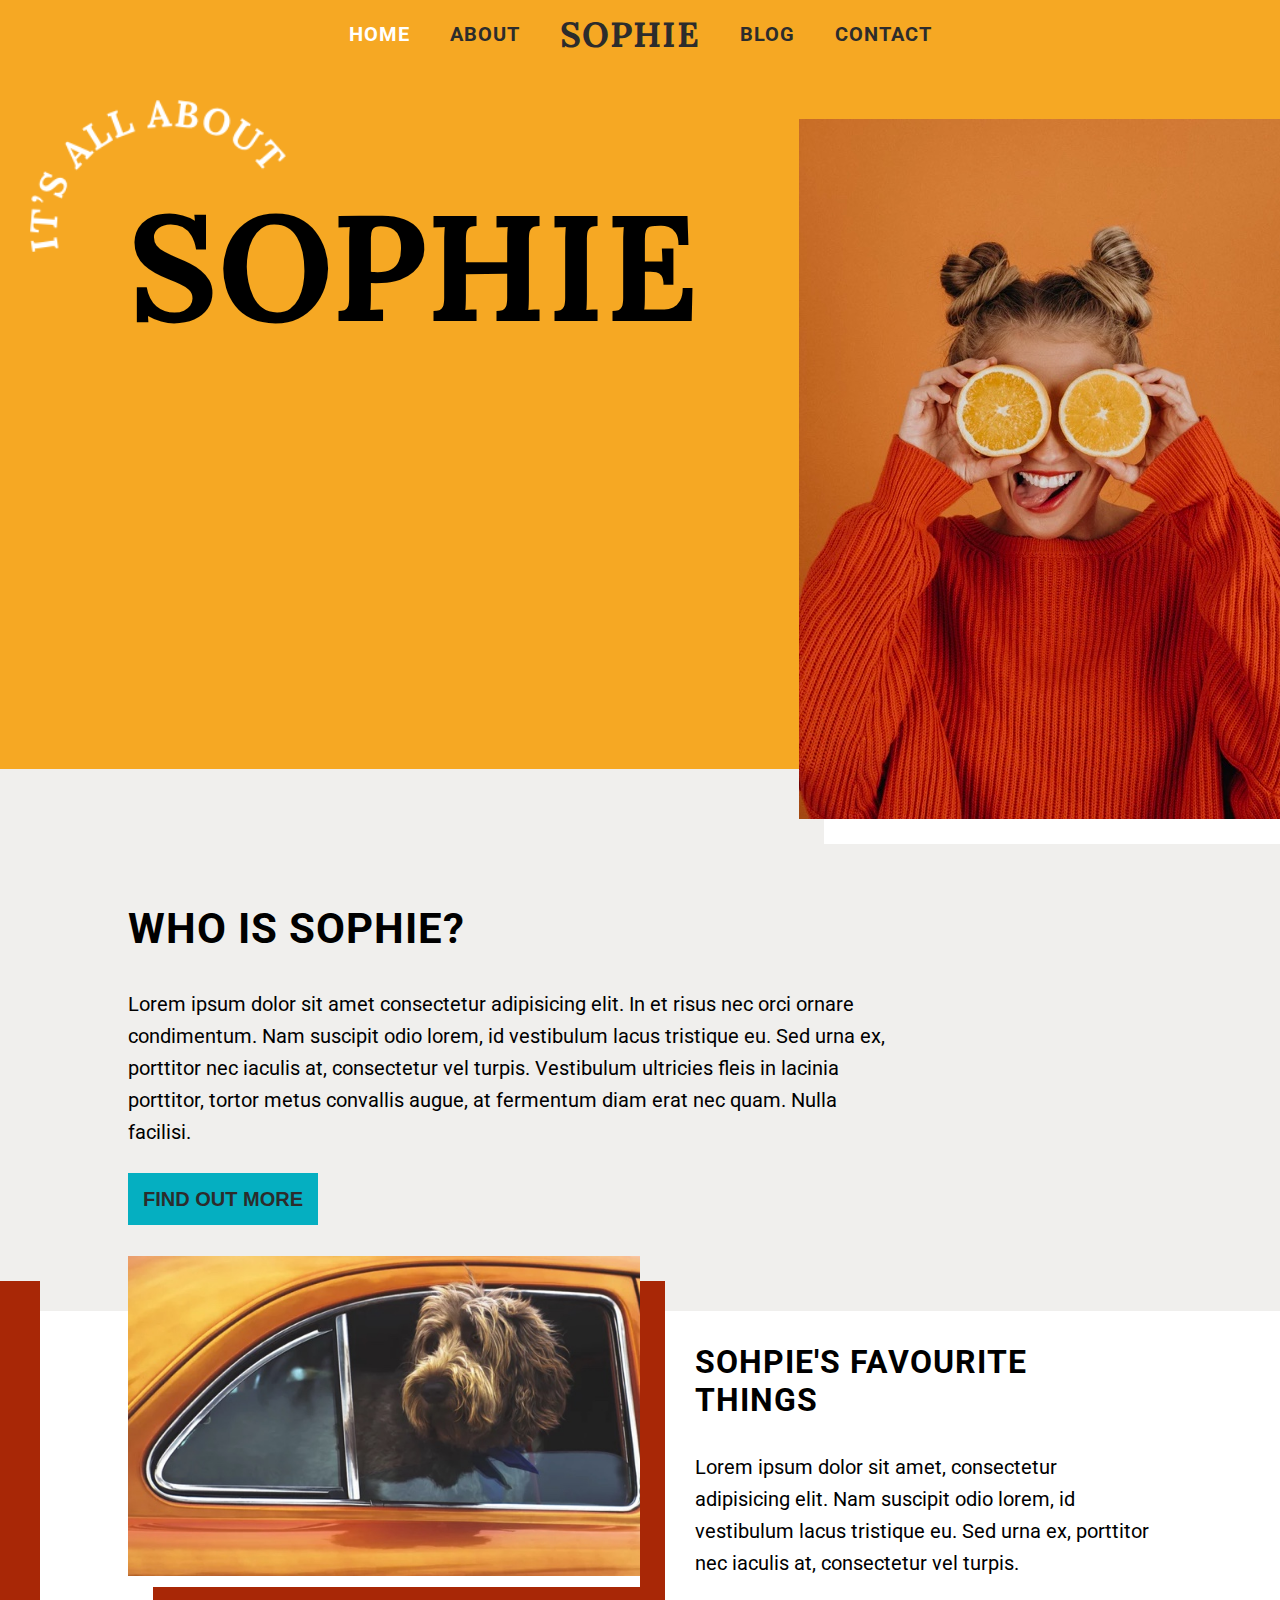
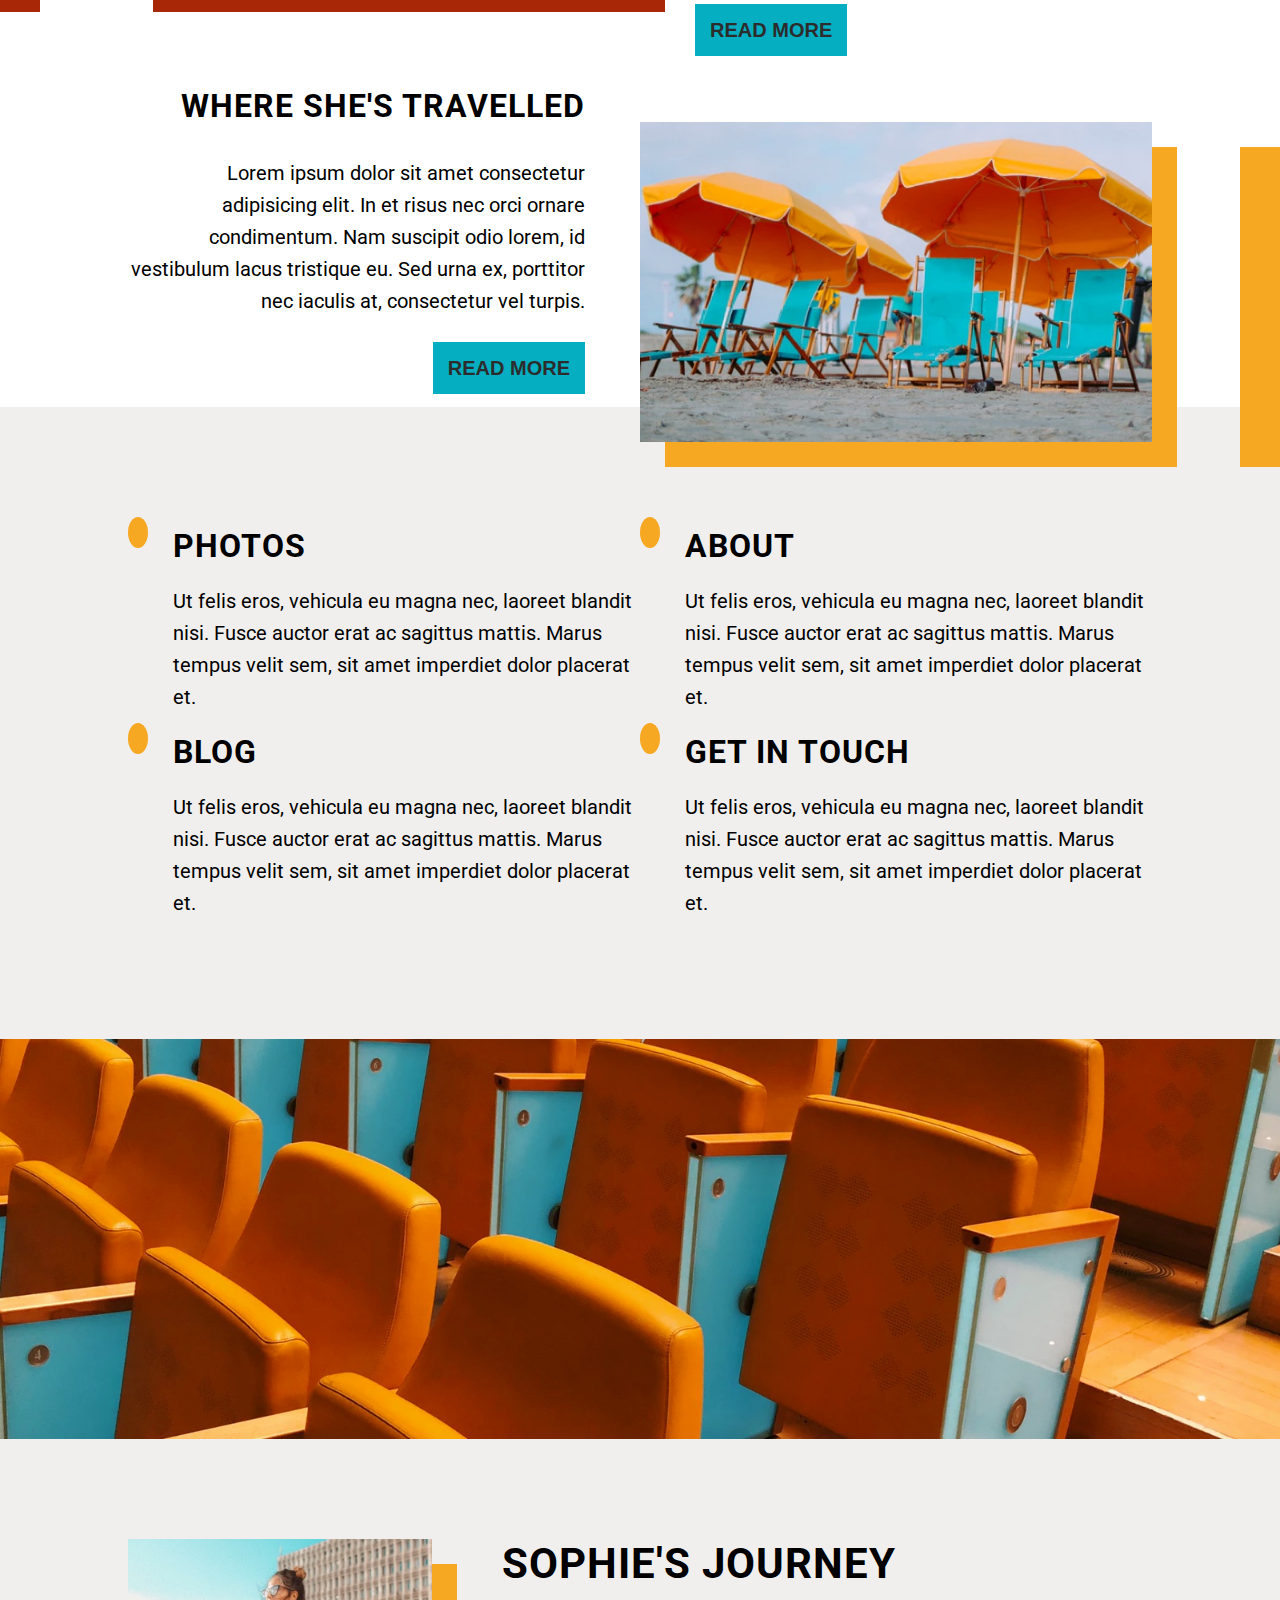
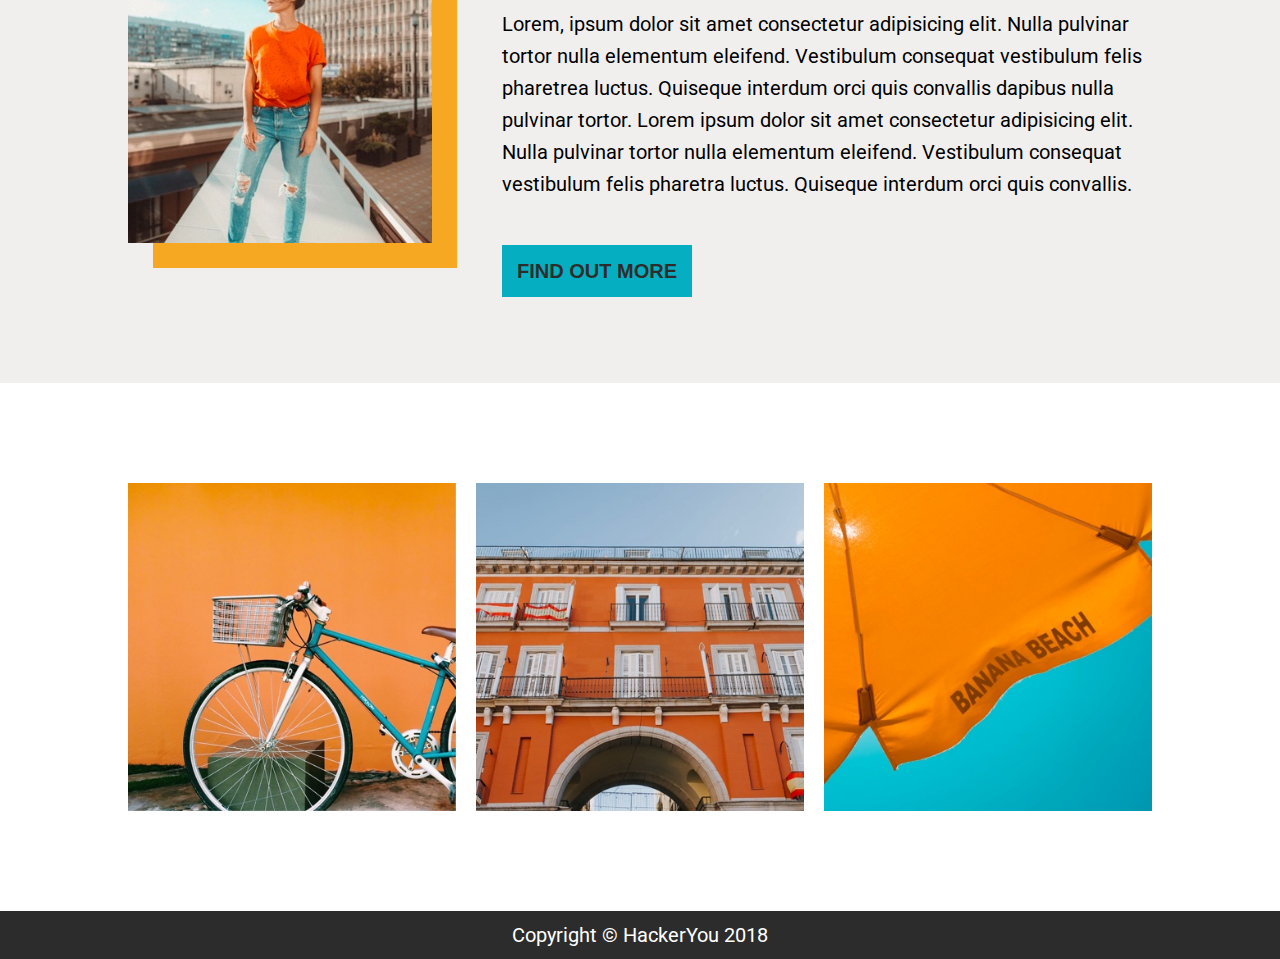
==== commit f507c41c: "changes made to make index.html responsive" ====
--- a/index.html
+++ b/index.html
@@ -40,7 +40,7 @@
                         <a href="contact.html">contact</a>
                     </li>
                 </ul>
-
+                <!-- HIDDEN NAV DROP DOWN FOR MOBILE/TABLETS -->
                 <ul class="menu">
                     <li class="nav__item nav__item--active">
                         <a href="#">home</a>
@@ -148,14 +148,6 @@
     </section>
         <!--GRID SECTION ENDS -->
 
-
-
-
-
-
-
-
-
     <!-- SERVICES SECTION BEGINS -->
     <section class="services">
 
@@ -228,8 +220,11 @@
 
         <!-- JOURNEY SECTION BEGINS -->
         <section class="journey">
+
             <div class="journey-container main-wrapper">
+
                 <img src="assets/home-image-5.jpg" alt="woman wearing orange shirt with jeans and sunglasses posing outside" class="journey-container__image">
+                
                 <div class="journey-container__text">
                     <h2 id="sohpies-journey">sophie's journey</h2>
                     <p>Lorem, ipsum dolor sit amet consectetur adipisicing elit. Nulla pulvinar tortor nulla elementum eleifend. Vestibulum consequat vestibulum felis pharetrea luctus. Quiseque interdum orci quis convallis dapibus nulla pulvinar tortor. Lorem ipsum dolor sit amet consectetur adipisicing elit. Nulla pulvinar tortor nulla elementum eleifend. Vestibulum consequat vestibulum felis pharetra luctus. Quiseque interdum orci quis convallis.</p>
--- a/styles/style.css
+++ b/styles/style.css
@@ -342,6 +342,7 @@
 
 .hamburger,
 .cross {
+  display: none;
   background: none;
   position: absolute;
   top: 0;
@@ -366,52 +367,75 @@
   z-index: 1000000;
   font-weight: bold;
   width: 100%;
-  position: absolute;
   text-align: center; }
 
 .menu {
   z-index: 1000000;
   font-weight: bold;
-  font-size: 0.8em;
-  width: 100%;
-  background: #f1f1f1;
-  position: absolute;
+  background: #f6a823;
   text-align: center;
-  font-size: 12px; }
+  font-size: 20px;
+  font-size: 2rem; }
 
 .menu ul {
   margin: 0;
   padding: 0;
-  list-style-type: none;
-  list-style-image: none; }
+  list-style-type: none; }
 
 .menu li {
   display: block;
   padding: 15px 0 15px 0;
-  border-bottom: #dddddd 1px solid; }
+  border-bottom: #2c2c2c 1px solid; }
 
 .menu li:hover {
   display: block;
   background: #ffffff;
-  padding: 15px 0 15px 0;
-  border-bottom: #dddddd 1px solid; }
+  padding: 15px; }
 
 .menu ul li a {
   text-decoration: none;
-  margin: 0px;
-  color: #666; }
+  margin: 0px; }
 
 .menu ul li a:hover {
-  color: #666;
+  color: #a82706;
   text-decoration: none; }
 
 .menu a {
   text-decoration: none;
-  color: #666; }
+  color: #2c2c2c; }
 
 .menu a:hover {
   text-decoration: none;
-  color: #666; }
+  color: #a82706; }
+
+@media (max-width: 700px) {
+  .nav {
+    font-size: 15px;
+    font-size: 1.5rem; }
+    .nav__item {
+      padding: 15px; }
+      .nav__item--focus {
+        font-family: "Lora", serif;
+        font-size: 25px;
+        font-size: 2.5rem; } }
+
+@media (max-width: 540px) {
+  .nav {
+    font-size: 10px;
+    font-size: 1rem; }
+    .nav__item {
+      padding: 10px; }
+      .nav__item--focus {
+        font-family: "Lora", serif;
+        font-size: 20px;
+        font-size: 2rem; } }
+
+@media (max-width: 540px) {
+  .nav {
+    display: none; }
+  .hamburger,
+  .cross {
+    display: block; } }
 
 header {
   background-color: #f6a823; }
@@ -482,6 +506,39 @@
   .header-banner-blog {
     height: 200px; } }
 
+@media (max-width: 700px) {
+  .header-container__item--circle-text {
+    width: 10%;
+    height: auto;
+    left: 50px;
+    top: 100px; }
+  .header-container__item--text {
+    padding-right: 50px;
+    font-size: 8rem; }
+  .header-container__item--img {
+    max-height: 250px;
+    width: auto; } }
+
+@media (max-width: 540px) {
+  .header-container {
+    -webkit-box-orient: vertical;
+    -webkit-box-direction: normal;
+    -ms-flex-direction: column;
+    flex-direction: column;
+    justify-items: center; }
+    .header-container__item--circle-text {
+      width: 20%;
+      height: auto;
+      left: 0px;
+      top: 30px; }
+    .header-container__item--text {
+      padding-right: 0;
+      font-size: 8rem;
+      margin-bottom: 0; }
+    .header-container__item--img {
+      width: 200px;
+      margin: 0 auto; } }
+
 .description {
   padding: 100px 0; }
 
@@ -557,6 +614,70 @@
   .services-text-cell__item:first-child {
     margin: 0; }
 
+.bottom-banner {
+  display: -webkit-box;
+  display: -ms-flexbox;
+  display: flex;
+  -webkit-box-pack: center;
+  -ms-flex-pack: center;
+  justify-content: center; }
+
+@media (max-width: 1000px) {
+  .description {
+    padding: 100px 10px;
+    margin: 0 auto; }
+  .description-container {
+    padding-right: 0;
+    text-align: center; } }
+
+@media (max-width: 740px) {
+  .services-container {
+    -webkit-box-orient: vertical;
+    -webkit-box-direction: normal;
+    -ms-flex-direction: column;
+    flex-direction: column; }
+  .services-item {
+    width: 90%;
+    display: -webkit-box;
+    display: -ms-flexbox;
+    display: flex;
+    justify-items: center;
+    margin: 0 auto; }
+  .grid-container__row-1 {
+    display: -webkit-box;
+    display: -ms-flexbox;
+    display: flex;
+    -webkit-box-orient: vertical;
+    -webkit-box-direction: normal;
+    -ms-flex-direction: column;
+    flex-direction: column;
+    margin-bottom: 45px;
+    text-align: center; }
+    .grid-container__row-1--item {
+      width: 90%; }
+    .grid-container__row-1--item:last-child {
+      padding-left: 55px; }
+    .grid-container__row-1--image-1 {
+      box-shadow: 25px 25px 0px 0px #a82706, -600px 25px 0px 0px #a82706;
+      -webkit-box-shadow: 25px 25px 0px 0px #a82706;
+      position: relative;
+      top: -55px; }
+  .grid-container__row-2 {
+    -webkit-box-orient: vertical;
+    -webkit-box-direction: normal;
+    -ms-flex-direction: column;
+    flex-direction: column;
+    text-align: center; }
+    .grid-container__row-2--item {
+      width: 90%; }
+    .grid-container__row-2--item:first-child {
+      padding: 5px; }
+    .grid-container__row-2--image-2 {
+      box-shadow: 25px 25px 0px 0px #f6a823, 400px 25px 0px 0px #f6a823;
+      -webkit-box-shadow: 25px 25px 0px 0px #f6a823;
+      position: relative;
+      top: 35px; } }
+
 .journey {
   background: #f0efed; }
 
@@ -564,8 +685,12 @@
   padding: 100px 0;
   display: -webkit-box;
   display: -ms-flexbox;
-  display: flex; }
+  display: flex;
+  -webkit-box-align: start;
+  -ms-flex-align: start;
+  align-items: flex-start; }
   .journey-container__image {
+    width: 100%;
     -webkit-box-shadow: 25px 25px 0px 0px #f6a823;
     box-shadow: 25px 25px 0px 0px #f6a823; }
   .journey-container__text {
@@ -580,6 +705,24 @@
   .journey-container__text h2 {
     margin: 0; }
 
+@media (max-width: 740px) {
+  .journey-container {
+    padding: 10px;
+    padding-top: 30px;
+    -webkit-box-orient: vertical;
+    -webkit-box-direction: normal;
+    -ms-flex-direction: column;
+    flex-direction: column;
+    -webkit-box-align: start;
+    -ms-flex-align: start;
+    align-items: flex-start; }
+    .journey-container__image {
+      width: 50%;
+      margin: 0 auto; }
+    .journey-container__text {
+      padding-left: 0;
+      text-align: center; } }
+
 /*  Block */
 .gallery {
   background: #fff; }
@@ -600,6 +743,20 @@
     padding-left: 0; }
   .gallery-container__image:last-child {
     padding-right: 0; }
+
+@media (max-width: 740px) {
+  .gallery-container {
+    padding: 100px 0;
+    -webkit-box-orient: vertical;
+    -webkit-box-direction: normal;
+    -ms-flex-direction: column;
+    flex-direction: column;
+    -webkit-box-align: center;
+    -ms-flex-align: center;
+    align-items: center; }
+    .gallery-container__image {
+      padding: 5px 0;
+      margin: 0; } }
 
 .blog-content {
   margin: 0 auto;
